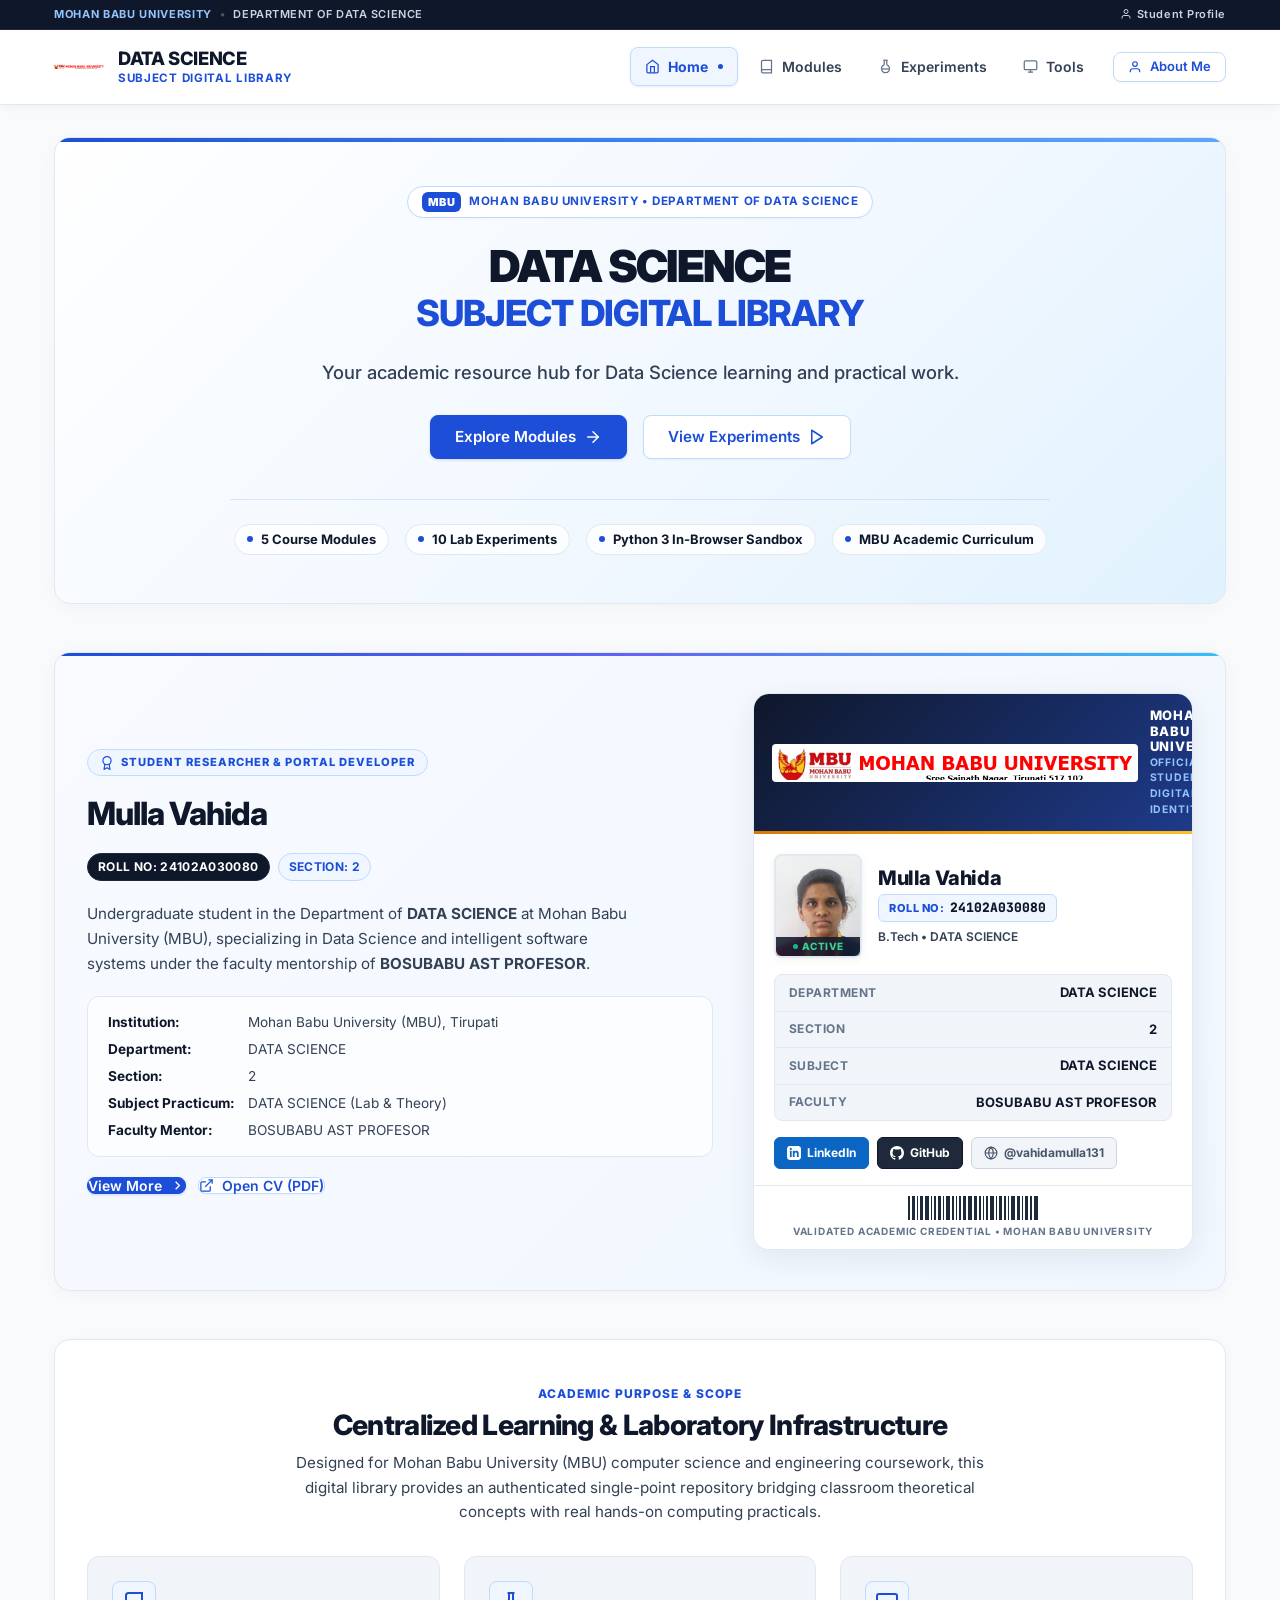
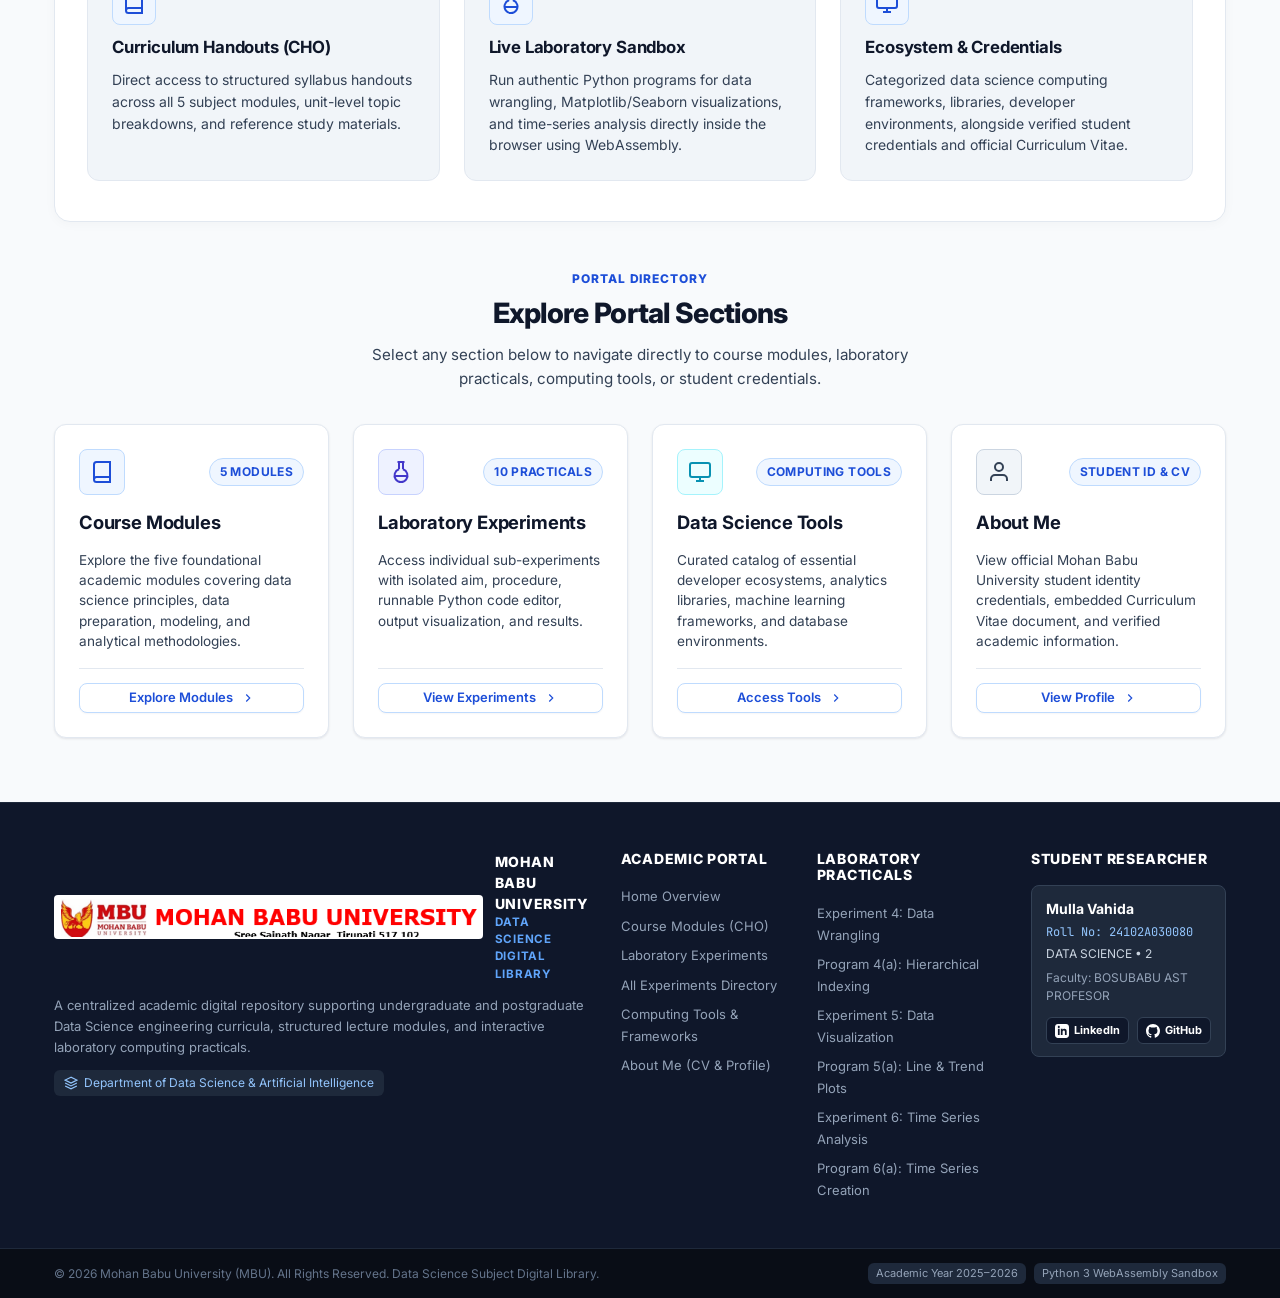
==== index.html @ c63b317d "Initial commit" ====
<!DOCTYPE html>
<html lang="en">
<head>
  <base href="/">
  <meta charset="UTF-8">
  <meta name="viewport" content="width=device-width, initial-scale=1.0">
  <meta name="description" content="Centralized academic digital library for the Data Science subject and laboratory at Mohan Babu University (MBU). Access course modules, lab experiments, practical procedures, and tools.">
  <meta name="theme-color" content="#0f172a">
  <title>DATA SCIENCE SUBJECT DIGITAL LIBRARY</title>
  <link rel="icon" href="data:image/svg+xml,<svg xmlns=%22http://www.w3.org/2000/svg%22 viewBox=%220 0 100 100%22><rect width=%22100%22 height=%22100%22 rx=%2220%22 fill=%22%230f172a%22/><text y=%2265%22 x=%2250%22 text-anchor=%22middle%22 font-family=%22sans-serif%22 font-size=%2250%22 font-weight=%22bold%22 fill=%22%2338bdf8%22>DS</text></svg>">

  <!-- Google Fonts: Inter -->
  <link rel="preconnect" href="https://fonts.googleapis.com">
  <link rel="preconnect" href="https://fonts.gstatic.com" crossorigin>
  <link href="https://fonts.googleapis.com/css2?family=Inter:wght@400;500;600;700&family=JetBrains+Mono:wght@400;600&display=swap" rel="stylesheet">

  <!-- Design System & Stylesheets -->
  <link rel="stylesheet" href="css/design-tokens.css">
  <link rel="stylesheet" href="css/base.css">
  <link rel="stylesheet" href="css/components.css">
  <link rel="stylesheet" href="css/pages.css">
</head>
<body>
  <!-- Root Single Page Application Mount -->
  <div id="app">
    <!-- Common Header & Navbar Mount Point -->
    <div id="header-mount"></div>

    <!-- Main Content Route Mount Point -->
    <main id="main-content" role="main"></main>

    <!-- Common Footer Mount Point -->
    <div id="footer-mount"></div>
  </div>

  <!-- Application Bootstrap -->
  <script type="module" src="js/app.js"></script>
</body>
</html>
---- css/design-tokens.css ----
/* ==========================================================================
   DESIGN TOKENS - DATA SCIENCE SUBJECT DIGITAL LIBRARY
   Mohan Babu University (MBU)
   Academic, Professional & Clean University Design System
   ========================================================================== */

:root {
  /* Color Palette - Clean Academic & Data Science Portal */
  --color-primary: #0f172a;            /* Deep Academic Slate / Charcoal Navy */
  --color-primary-light: #1e293b;
  --color-primary-dark: #020617;
  
  --color-brand-blue: #1d4ed8;         /* Professional Academic Blue */
  --color-brand-blue-hover: #1e40af;   /* Deep Blue Hover */
  --color-brand-blue-light: #eff6ff;   /* Soft Ice Blue Accent */
  --color-brand-blue-border: #bfdbfe;  /* Academic Blue Border */
  --color-brand-blue-muted: #3b82f6;

  --color-accent-gold: #b45309;        /* Subtle Institutional Gold Accent */
  --color-accent-gold-light: #fef3c7;

  /* Neutrals & Surfaces - Light & Clean */
  --color-bg-main: #f8fafc;            /* Clean light academic canvas */
  --color-surface-card: #ffffff;       /* Pure white card surface */
  --color-surface-card-hover: #ffffff;
  --color-surface-subtle: #f1f5f9;     /* Soft slate grey surface */
  --color-surface-code: #0f172a;       /* Deep slate for code editor */
  --color-surface-terminal: #090d16;   /* Console background */

  /* Typography Colors - High Contrast & Legibility */
  --color-text-main: #0f172a;          /* Dark charcoal primary text */
  --color-text-secondary: #334155;     /* Dark slate secondary text */
  --color-text-muted: #64748b;         /* Muted guidance text */
  --color-text-inverse: #ffffff;       /* Pure white text */

  /* Borders & Dividers */
  --color-border-subtle: #e2e8f0;      /* Crisp light divider */
  --color-border-medium: #cbd5e1;      /* Noticeable academic border */
  --color-border-strong: #94a3b8;      /* Strong focus border */

  /* Academic Badges & Status */
  --color-badge-bg: #e0f2fe;
  --color-badge-text: #0369a1;
  --color-badge-border: #bae6fd;

  --color-status-success-bg: #ecfdf5;
  --color-status-success-text: #065f46;
  --color-status-success-border: #a7f3d0;

  --color-status-error-bg: #fef2f2;
  --color-status-error-text: #991b1b;
  --color-status-error-border: #fecaca;

  /* Typography System */
  --font-sans: 'Inter', -apple-system, BlinkMacSystemFont, 'Segoe UI', Roboto, 'Helvetica Neue', Arial, sans-serif;
  --font-mono: 'JetBrains Mono', 'Fira Code', Consolas, Monaco, monospace;

  --font-size-xs: 0.75rem;    /* 12px */
  --font-size-sm: 0.875rem;   /* 14px */
  --font-size-base: 1rem;     /* 16px */
  --font-size-lg: 1.125rem;   /* 18px */
  --font-size-xl: 1.25rem;    /* 20px */
  --font-size-2xl: 1.5rem;    /* 24px */
  --font-size-3xl: 1.875rem;  /* 30px */
  --font-size-4xl: 2.25rem;   /* 36px */

  --font-weight-regular: 400;
  --font-weight-medium: 500;
  --font-weight-semibold: 600;
  --font-weight-bold: 700;
  --font-weight-extrabold: 800;

  --line-height-tight: 1.2;
  --line-height-snug: 1.35;
  --line-height-normal: 1.5;
  --line-height-relaxed: 1.625;

  /* Spacing Scale */
  --space-1: 0.25rem;  /* 4px */
  --space-2: 0.5rem;   /* 8px */
  --space-3: 0.75rem;  /* 12px */
  --space-4: 1rem;     /* 16px */
  --space-5: 1.25rem;  /* 20px */
  --space-6: 1.5rem;   /* 24px */
  --space-8: 2rem;     /* 32px */
  --space-10: 2.5rem;  /* 40px */
  --space-12: 3rem;    /* 48px */
  --space-16: 4rem;    /* 64px */

  /* Border Radius */
  --radius-xs: 3px;
  --radius-sm: 6px;
  --radius-md: 8px;
  --radius-lg: 12px;
  --radius-xl: 16px;
  --radius-full: 9999px;

  /* Professional Academic Shadows (Subtle, Crisp, Non-Blotchy) */
  --shadow-xs: 0 1px 2px rgba(15, 23, 42, 0.04);
  --shadow-sm: 0 1px 3px rgba(15, 23, 42, 0.06), 0 1px 2px rgba(15, 23, 42, 0.04);
  --shadow-md: 0 4px 6px -1px rgba(15, 23, 42, 0.06), 0 2px 4px -2px rgba(15, 23, 42, 0.04);
  --shadow-lg: 0 10px 15px -3px rgba(15, 23, 42, 0.06), 0 4px 6px -4px rgba(15, 23, 42, 0.03);
  --shadow-card-hover: 0 8px 16px -2px rgba(29, 78, 216, 0.08), 0 3px 6px -2px rgba(15, 23, 42, 0.04);

  /* Transitions */
  --transition-fast: 150ms cubic-bezier(0.4, 0, 0.2, 1);
  --transition-normal: 200ms cubic-bezier(0.4, 0, 0.2, 1);

  /* Layout Container */
  --container-max-width: 1220px;
}
---- css/base.css ----
/* ==========================================================================
   BASE & RESET STYLES - DATA SCIENCE SUBJECT DIGITAL LIBRARY
   Academic & Professional Digital Library Foundation
   ========================================================================== */

*, *::before, *::after {
  box-sizing: border-box;
  margin: 0;
  padding: 0;
}

html {
  font-size: 16px;
  scroll-behavior: smooth;
  -webkit-font-smoothing: antialiased;
  -moz-osx-font-smoothing: grayscale;
}

body {
  font-family: var(--font-sans);
  color: var(--color-text-main);
  background-color: var(--color-bg-main);
  line-height: var(--line-height-normal);
  min-height: 100vh;
  display: flex;
  flex-direction: column;
}

#app {
  display: flex;
  flex-direction: column;
  min-height: 100vh;
  background-color: var(--color-bg-main);
}

main#main-content {
  flex: 1;
  padding-top: var(--space-8);
  padding-bottom: var(--space-16);
}

.container {
  width: 100%;
  max-width: var(--container-max-width);
  margin-left: auto;
  margin-right: auto;
  padding-left: var(--space-6);
  padding-right: var(--space-6);
}

/* Typography Defaults */
h1, h2, h3, h4, h5, h6 {
  color: var(--color-text-main);
  font-weight: var(--font-weight-bold);
  line-height: var(--line-height-tight);
}

h1 {
  font-size: var(--font-size-3xl);
  letter-spacing: -0.025em;
}

h2 {
  font-size: var(--font-size-2xl);
  letter-spacing: -0.02em;
}

h3 {
  font-size: var(--font-size-xl);
  letter-spacing: -0.01em;
}

p {
  color: var(--color-text-secondary);
  line-height: var(--line-height-relaxed);
}

a {
  color: var(--color-brand-blue);
  text-decoration: none;
  transition: color var(--transition-fast);
}

a:hover {
  color: var(--color-brand-blue-hover);
}

/* Accessibility Focus Ring */
:focus-visible {
  outline: 2px solid var(--color-brand-blue);
  outline-offset: 2px;
}

/* Utility Helpers */
.text-center { text-align: center; }
.text-muted { color: var(--color-text-muted); }
.text-sm { font-size: var(--font-size-sm); }
.text-xs { font-size: var(--font-size-xs); }
.font-mono { font-family: var(--font-mono); }

.sr-only {
  position: absolute;
  width: 1px;
  height: 1px;
  padding: 0;
  margin: -1px;
  overflow: hidden;
  clip: rect(0, 0, 0, 0);
  white-space: nowrap;
  border: 0;
}
---- css/components.css ----
/* ==========================================================================
   REUSABLE COMPONENTS - DATA SCIENCE SUBJECT DIGITAL LIBRARY
   Mohan Babu University (MBU)
   Academic, Modern & Professional Component System
   ========================================================================== */

/* --------------------------------------------------------------------------
   1. INSTITUTIONAL HEADER & NAVBAR
   -------------------------------------------------------------------------- */
.site-header {
  background-color: var(--color-surface-card);
  border-bottom: 1px solid var(--color-border-subtle);
  position: sticky;
  top: 0;
  z-index: 100;
  box-shadow: 0 2px 10px rgba(15, 23, 42, 0.04);
}

/* Institutional Top Accent Ribbon */
.header-top-ribbon {
  background-color: #0f172a;
  color: #f8fafc;
  font-size: 0.6875rem;
  letter-spacing: 0.05em;
  border-bottom: 1px solid #1e293b;
  padding: 6px 0;
}

.ribbon-inner {
  display: flex;
  align-items: center;
  justify-content: space-between;
}

.ribbon-left {
  display: flex;
  align-items: center;
  gap: 8px;
  font-weight: 700;
}

.ribbon-univ-name {
  color: #93c5fd;
  letter-spacing: 0.06em;
}

.ribbon-sep {
  color: #475569;
}

.ribbon-dept {
  color: #cbd5e1;
  font-weight: 600;
}

.ribbon-right {
  display: flex;
  align-items: center;
}

.ribbon-link {
  display: inline-flex;
  align-items: center;
  gap: 5px;
  color: #cbd5e1;
  text-decoration: none;
  font-weight: 600;
  font-size: 0.6875rem;
  transition: color var(--transition-fast);
}

.ribbon-link:hover,
.ribbon-link.active {
  color: #60a5fa;
}

/* Main Navigation Bar Container */
.header-container {
  display: flex;
  align-items: center;
  justify-content: space-between;
  height: 74px;
  gap: var(--space-4);
}

/* Brand Section on the LEFT */
.brand-section {
  display: flex;
  align-items: center;
  gap: 14px;
  text-decoration: none;
  min-width: 0;
}

.mbu-logo-container {
  display: flex;
  align-items: center;
  justify-content: center;
  height: 50px;
  width: 50px;
  min-width: 50px;
  flex-shrink: 0;
  border-radius: var(--radius-sm);
  background: transparent;
}

.mbu-header-logo {
  height: 100%;
  max-height: 48px;
  width: auto;
  max-width: 100%;
  object-fit: contain;
  display: block;
}

.brand-text {
  display: flex;
  flex-direction: column;
  justify-content: center;
}

.brand-title-lead {
  font-size: 1.15rem;
  font-weight: 800;
  color: var(--color-primary);
  line-height: 1.15;
  letter-spacing: -0.02em;
}

.brand-title-sub {
  font-size: 0.725rem;
  font-weight: 700;
  color: var(--color-brand-blue);
  line-height: 1.25;
  letter-spacing: 0.06em;
  text-transform: uppercase;
  margin-top: 2px;
}

/* Desktop Navigation on the RIGHT */
.main-nav {
  display: flex;
  align-items: center;
}

.nav-list {
  display: flex;
  list-style: none;
  align-items: center;
  gap: 6px;
}

.nav-item {
  position: relative;
}

.nav-link {
  display: inline-flex;
  align-items: center;
  gap: 8px;
  padding: 8px 14px;
  font-size: 0.875rem;
  font-weight: 600;
  color: var(--color-text-secondary);
  border-radius: var(--radius-md);
  transition: all var(--transition-fast);
  text-decoration: none;
  border: 1px solid transparent;
}

.nav-link-icon {
  display: inline-flex;
  align-items: center;
  color: var(--color-text-muted);
  transition: color var(--transition-fast);
}

.nav-link:hover {
  color: var(--color-brand-blue);
  background-color: var(--color-brand-blue-light);
  border-color: var(--color-brand-blue-border);
}

.nav-link:hover .nav-link-icon {
  color: var(--color-brand-blue);
}

.nav-link.active {
  color: var(--color-brand-blue);
  background-color: var(--color-brand-blue-light);
  border-color: var(--color-brand-blue-border);
  box-shadow: 0 1px 3px rgba(29, 78, 216, 0.1);
  font-weight: 700;
}

.nav-link.active .nav-link-icon {
  color: var(--color-brand-blue);
}

.nav-active-pip {
  width: 5px;
  height: 5px;
  background-color: var(--color-brand-blue);
  border-radius: 50%;
  margin-left: 2px;
}

.nav-about-btn {
  margin-left: 8px;
  display: inline-flex;
  align-items: center;
  gap: 6px;
}

/* Mobile Hamburger Menu */
.mobile-menu-btn {
  display: none;
  background: var(--color-surface-card);
  border: 1px solid var(--color-border-subtle);
  border-radius: var(--radius-md);
  padding: var(--space-2);
  cursor: pointer;
  color: var(--color-text-main);
  align-items: center;
  justify-content: center;
  width: 42px;
  height: 42px;
  transition: all var(--transition-fast);
}

.mobile-menu-btn:hover {
  background-color: var(--color-surface-subtle);
  border-color: var(--color-border-medium);
}

.mobile-nav-drawer {
  display: none;
  position: absolute;
  top: 100%;
  left: 0;
  right: 0;
  background-color: var(--color-surface-card);
  border-bottom: 1px solid var(--color-border-subtle);
  box-shadow: var(--shadow-lg);
  padding: var(--space-4) var(--space-6);
  z-index: 99;
}

.mobile-nav-drawer.open {
  display: block;
}

.mobile-nav-list {
  display: flex;
  flex-direction: column;
  list-style: none;
  gap: var(--space-2);
}

.mobile-nav-list .nav-link {
  width: 100%;
  padding: 10px 14px;
}

/* --------------------------------------------------------------------------
   2. BUTTON SYSTEM (Consistent Academic Standard)
   -------------------------------------------------------------------------- */
.btn {
  display: inline-flex;
  align-items: center;
  justify-content: center;
  gap: 8px;
  font-family: var(--font-sans);
  font-size: 0.875rem;
  font-weight: 600;
  line-height: 1;
  border-radius: var(--radius-md);
  border: 1px solid transparent;
  cursor: pointer;
  text-decoration: none;
  transition: all var(--transition-fast);
  white-space: nowrap;
}

.btn:focus-visible {
  outline: 2px solid var(--color-brand-blue);
  outline-offset: 2px;
}

/* Primary Button (Academic Blue) */
.btn-primary {
  background-color: var(--color-brand-blue);
  color: #ffffff;
  border-color: var(--color-brand-blue);
  box-shadow: 0 1px 3px rgba(29, 78, 216, 0.2);
}

.btn-primary:hover {
  background-color: var(--color-brand-blue-hover);
  border-color: var(--color-brand-blue-hover);
  color: #ffffff;
  box-shadow: 0 4px 12px rgba(29, 78, 216, 0.25);
  transform: translateY(-1px);
}

.btn-primary:active {
  transform: translateY(0);
}

/* Secondary & Outline Button */
.btn-secondary,
.btn-outline {
  background-color: #ffffff;
  color: var(--color-brand-blue);
  border-color: var(--color-brand-blue-border);
  box-shadow: 0 1px 2px rgba(15, 23, 42, 0.04);
}

.btn-secondary:hover,
.btn-outline:hover {
  background-color: var(--color-brand-blue-light);
  border-color: var(--color-brand-blue);
  color: var(--color-brand-blue-hover);
  transform: translateY(-1px);
}

.btn-secondary:active,
.btn-outline:active {
  transform: translateY(0);
}

/* Button Sizes */
.btn-xs {
  padding: 5px 10px;
  font-size: 0.75rem;
  border-radius: var(--radius-sm);
}

.btn-sm {
  padding: 7px 14px;
  font-size: 0.8125rem;
}

.btn-md {
  padding: 9px 18px;
  font-size: 0.875rem;
}

.btn-lg {
  padding: 12px 24px;
  font-size: 1rem;
  border-radius: var(--radius-lg);
}

.btn:disabled {
  opacity: 0.6;
  cursor: not-allowed;
  transform: none !important;
}

/* --------------------------------------------------------------------------
   3. CARD SYSTEM
   -------------------------------------------------------------------------- */
.card {
  background-color: var(--color-surface-card);
  border: 1px solid var(--color-border-subtle);
  border-radius: var(--radius-lg);
  box-shadow: var(--shadow-sm);
  transition: border-color var(--transition-fast), box-shadow var(--transition-fast), transform var(--transition-fast);
}

.card:hover {
  border-color: var(--color-brand-blue-border);
  box-shadow: 0 10px 24px -4px rgba(15, 23, 42, 0.08);
}

/* Academic Badges */
.badge {
  display: inline-flex;
  align-items: center;
  gap: 6px;
  padding: 4px 10px;
  font-size: 0.75rem;
  font-weight: 700;
  border-radius: var(--radius-full);
  letter-spacing: 0.03em;
  text-transform: uppercase;
}

.badge-primary {
  background-color: #0f172a;
  color: #ffffff;
  border: 1px solid #1e293b;
}

.badge-academic {
  background-color: var(--color-brand-blue-light);
  color: var(--color-brand-blue);
  border: 1px solid var(--color-brand-blue-border);
}

.badge-future {
  background-color: var(--color-surface-subtle);
  color: var(--color-text-muted);
  border: 1px solid var(--color-border-subtle);
}

.badge-accent {
  background-color: #fef3c7;
  color: #b45309;
  border: 1px solid #fde68a;
}

/* --------------------------------------------------------------------------
   4. DIGITAL STUDENT ID CARD COMPONENT
   -------------------------------------------------------------------------- */
.digital-id-card {
  background-color: #ffffff;
  border: 1px solid var(--color-border-subtle);
  border-radius: var(--radius-xl);
  box-shadow: 0 8px 30px rgba(15, 23, 42, 0.08);
  overflow: hidden;
  max-width: 440px;
  width: 100%;
  margin: 0 auto;
  position: relative;
  transition: transform var(--transition-normal), box-shadow var(--transition-normal);
}

.digital-id-card:hover {
  transform: translateY(-2px);
  box-shadow: 0 16px 40px rgba(15, 23, 42, 0.12);
  border-color: var(--color-brand-blue-border);
}

/* ID Card Top Header */
.id-card-top-bar {
  background: linear-gradient(135deg, #0f172a 0%, #1e3a8a 100%);
  color: #ffffff;
  padding: 14px 18px;
  display: flex;
  align-items: center;
  justify-content: space-between;
}

.id-univ-header-left {
  display: flex;
  align-items: center;
  gap: 12px;
}

.id-card-mbu-crest {
  height: 38px;
  width: auto;
  object-fit: contain;
  background-color: #ffffff;
  border-radius: 4px;
  padding: 2px 4px;
}

.id-univ-info {
  display: flex;
  flex-direction: column;
}

.id-univ-title {
  font-size: 0.8125rem;
  font-weight: 800;
  letter-spacing: 0.06em;
  color: #ffffff;
  line-height: 1.2;
}

.id-card-subtitle {
  font-size: 0.65rem;
  font-weight: 700;
  color: #93c5fd;
  letter-spacing: 0.08em;
  text-transform: uppercase;
}

.id-chip-emblem {
  display: flex;
  align-items: center;
}

.id-gold-divider {
  height: 3px;
  background: linear-gradient(90deg, #d97706 0%, #f59e0b 50%, #fbbf24 100%);
}

/* ID Card Content Body */
.id-card-content {
  padding: 20px 20px 16px;
  display: flex;
  flex-direction: column;
  gap: 16px;
}

.id-profile-row {
  display: flex;
  align-items: center;
  gap: 16px;
}

.id-photo-frame {
  width: 88px;
  height: 104px;
  min-width: 88px;
  border-radius: var(--radius-md);
  border: 2px solid var(--color-border-subtle);
  overflow: hidden;
  background-color: var(--color-surface-subtle);
  box-shadow: 0 2px 8px rgba(0, 0, 0, 0.06);
  position: relative;
}

.id-student-photo {
  width: 100%;
  height: 100%;
  object-fit: cover;
  display: block;
}

.id-photo-badge {
  position: absolute;
  bottom: 0;
  left: 0;
  right: 0;
  background-color: rgba(15, 23, 42, 0.85);
  backdrop-filter: blur(2px);
  color: #34d399;
  font-size: 0.625rem;
  font-weight: 800;
  letter-spacing: 0.05em;
  display: flex;
  align-items: center;
  justify-content: center;
  gap: 4px;
  padding: 2px 0;
}

.id-badge-dot {
  width: 5px;
  height: 5px;
  background-color: #10b981;
  border-radius: 50%;
}

.id-primary-block {
  display: flex;
  flex-direction: column;
  gap: 4px;
  flex: 1;
}

.id-name-field {
  font-size: 1.25rem;
  font-weight: 800;
  color: var(--color-primary);
  letter-spacing: -0.02em;
  margin: 0;
  line-height: 1.2;
}

.id-roll-field {
  display: inline-flex;
  align-items: center;
  gap: 6px;
  background-color: var(--color-brand-blue-light);
  border: 1px solid var(--color-brand-blue-border);
  padding: 3px 10px;
  border-radius: var(--radius-sm);
  width: fit-content;
}

.id-field-tag {
  font-size: 0.6875rem;
  font-weight: 800;
  color: var(--color-brand-blue);
  letter-spacing: 0.05em;
}

.id-roll-value {
  font-family: var(--font-mono);
  font-size: 0.8125rem;
  font-weight: 800;
  color: var(--color-primary);
}

.id-program-tag {
  font-size: 0.75rem;
  color: var(--color-text-secondary);
  font-weight: 600;
  margin-top: 2px;
}

/* Credentials Table */
.id-details-table {
  display: grid;
  grid-template-columns: 1fr;
  background-color: var(--color-surface-subtle);
  border: 1px solid var(--color-border-subtle);
  border-radius: var(--radius-md);
  overflow: hidden;
}

.id-detail-row {
  display: flex;
  justify-content: space-between;
  align-items: center;
  padding: 8px 14px;
  border-bottom: 1px solid var(--color-border-subtle);
}

.id-detail-row:last-child {
  border-bottom: none;
}

.id-detail-label {
  font-size: 0.75rem;
  font-weight: 700;
  color: var(--color-text-muted);
  text-transform: uppercase;
  letter-spacing: 0.04em;
}

.id-detail-value {
  font-size: 0.8125rem;
  font-weight: 700;
  color: var(--color-primary);
  text-align: right;
}

/* Social Buttons */
.id-social-section {
  display: flex;
  align-items: center;
  gap: 8px;
  flex-wrap: wrap;
}

.id-social-badge {
  display: inline-flex;
  align-items: center;
  gap: 6px;
  padding: 6px 12px;
  border-radius: var(--radius-sm);
  font-size: 0.75rem;
  font-weight: 700;
  text-decoration: none;
  transition: all var(--transition-fast);
}

.id-social-linkedin {
  background-color: #0a66c2;
  color: #ffffff;
  border: 1px solid #0a66c2;
}

.id-social-linkedin:hover {
  background-color: #004182;
  color: #ffffff;
}

.id-social-github {
  background-color: #1e293b;
  color: #ffffff;
  border: 1px solid #0f172a;
}

.id-social-github:hover {
  background-color: #0f172a;
  color: #ffffff;
}

.id-social-handle {
  background-color: #f1f5f9;
  color: #475569;
  border: 1px solid #cbd5e1;
}

/* Barcode Strip */
.id-barcode-strip {
  border-top: 1px solid var(--color-border-subtle);
  background-color: #ffffff;
  padding: 10px 18px;
  display: flex;
  flex-direction: column;
  gap: 4px;
  align-items: center;
}

.id-barcode-lines {
  display: flex;
  align-items: center;
  gap: 2px;
  height: 24px;
  width: 100%;
  justify-content: center;
}

.id-barcode-lines span {
  display: inline-block;
  background-color: #1e293b;
  height: 100%;
  width: 2px;
}

.id-barcode-lines span:nth-child(2n) {
  width: 3px;
}

.id-barcode-lines span:nth-child(3n) {
  width: 1px;
}

.id-barcode-lines span:nth-child(5n) {
  width: 4px;
}

.id-auth-caption {
  font-size: 0.625rem;
  font-weight: 700;
  letter-spacing: 0.08em;
  color: #64748b;
  text-transform: uppercase;
}

/* --------------------------------------------------------------------------
   5. CV DOCUMENT COMPONENT
   -------------------------------------------------------------------------- */
.cv-document-wrapper {
  background-color: #ffffff;
  border: 1px solid var(--color-border-subtle);
  border-radius: var(--radius-lg);
  box-shadow: var(--shadow-sm);
  display: flex;
  flex-direction: column;
  overflow: hidden;
  height: 680px;
}

.cv-action-bar {
  background-color: var(--color-surface-subtle);
  border-bottom: 1px solid var(--color-border-subtle);
  padding: 14px 18px;
  display: flex;
  align-items: center;
  justify-content: space-between;
  gap: 12px;
}

.cv-title-info {
  display: flex;
  flex-direction: column;
}

.cv-document-title {
  font-size: 0.95rem;
  font-weight: 700;
  color: var(--color-primary);
  margin: 0;
}

.cv-file-meta {
  font-size: 0.75rem;
  color: var(--color-text-muted);
}

.cv-buttons-group {
  display: flex;
  align-items: center;
  gap: 8px;
}

.cv-viewer-container {
  flex: 1;
  width: 100%;
  background-color: #334155;
  overflow: hidden;
}

.cv-pdf-frame {
  width: 100%;
  height: 100%;
  border: none;
  display: block;
}

/* --------------------------------------------------------------------------
   6. MODULE CARD COMPONENT
   -------------------------------------------------------------------------- */
.module-card {
  padding: 24px;
  display: flex;
  flex-direction: column;
  justify-content: space-between;
  gap: 16px;
  border-radius: var(--radius-lg);
}

.module-card-top-row {
  display: flex;
  align-items: center;
  justify-content: space-between;
}

.module-number-badge {
  font-size: 0.75rem;
  font-weight: 800;
  letter-spacing: 0.06em;
  color: var(--color-brand-blue);
  background-color: var(--color-brand-blue-light);
  padding: 4px 10px;
  border-radius: var(--radius-sm);
  border: 1px solid var(--color-brand-blue-border);
}

.module-title-text {
  font-size: 1.15rem;
  font-weight: 700;
  color: var(--color-primary);
  line-height: 1.35;
  margin: 0 0 8px 0;
}

.module-desc-snippet {
  font-size: 0.875rem;
  color: var(--color-text-secondary);
  line-height: 1.5;
  margin: 0 0 14px 0;
}

.module-pills-row {
  display: flex;
  align-items: center;
  gap: 8px;
  flex-wrap: wrap;
}

.module-mini-pill {
  display: inline-flex;
  align-items: center;
  gap: 5px;
  font-size: 0.75rem;
  font-weight: 600;
  color: var(--color-text-muted);
  background-color: var(--color-surface-subtle);
  border: 1px solid var(--color-border-subtle);
  padding: 3px 8px;
  border-radius: var(--radius-sm);
}

.module-mini-pill svg {
  color: var(--color-brand-blue);
}

.module-card-footer {
  border-top: 1px solid var(--color-border-subtle);
  padding-top: 16px;
}

.view-module-btn {
  width: 100%;
}

/* --------------------------------------------------------------------------
   7. EXPERIMENT CARD COMPONENT
   -------------------------------------------------------------------------- */
.experiment-card {
  padding: 24px;
  display: flex;
  flex-direction: column;
  justify-content: space-between;
  gap: 16px;
  border-radius: var(--radius-lg);
}

.experiment-card-header {
  display: flex;
  align-items: center;
  justify-content: space-between;
}

.experiment-number-badge {
  font-size: 0.75rem;
  font-weight: 800;
  letter-spacing: 0.05em;
  text-transform: uppercase;
  color: var(--color-brand-blue);
  background-color: var(--color-brand-blue-light);
  padding: 4px 10px;
  border-radius: var(--radius-sm);
  border: 1px solid var(--color-brand-blue-border);
}

.experiment-card-title {
  font-size: 1.05rem;
  font-weight: 700;
  color: var(--color-primary);
  line-height: 1.35;
  margin: 0 0 6px 0;
}

.experiment-card-aim-snippet {
  font-size: 0.8125rem;
  color: var(--color-text-secondary);
  line-height: 1.5;
  margin: 0;
}

.card-subexp-container {
  margin-top: 12px;
  border-top: 1px solid var(--color-border-subtle);
  padding-top: 10px;
}

.subexp-strip-label {
  display: block;
  font-size: 0.6875rem;
  font-weight: 800;
  letter-spacing: 0.06em;
  color: var(--color-text-muted);
  text-transform: uppercase;
  margin-bottom: 6px;
}

.card-subexp-chips {
  display: flex;
  align-items: center;
  gap: 6px;
  flex-wrap: wrap;
}

.subexp-chip-link {
  display: inline-flex;
  align-items: center;
  padding: 4px 9px;
  background-color: var(--color-surface-subtle);
  border: 1px solid var(--color-border-subtle);
  border-radius: var(--radius-sm);
  font-size: 0.75rem;
  font-weight: 800;
  color: var(--color-brand-blue);
  text-decoration: none;
  transition: all var(--transition-fast);
}

.subexp-chip-link:hover {
  background-color: var(--color-brand-blue-light);
  border-color: var(--color-brand-blue);
  transform: translateY(-1px);
}

.experiment-card-footer {
  border-top: 1px solid var(--color-border-subtle);
  padding-top: 14px;
}

.view-exp-btn {
  width: 100%;
}

/* --------------------------------------------------------------------------
   8. CODE EDITOR & CONSOLE
   -------------------------------------------------------------------------- */
.code-editor-workbench {
  border: 1px solid var(--color-border-subtle);
  border-radius: var(--radius-lg);
  overflow: hidden;
  box-shadow: 0 4px 20px rgba(15, 23, 42, 0.06);
  background-color: var(--color-surface-card);
}

.editor-toolbar {
  background-color: #0f172a;
  border-bottom: 1px solid #1e293b;
  padding: 10px 18px;
  display: flex;
  align-items: center;
  justify-content: space-between;
}

.editor-file-info {
  display: flex;
  align-items: center;
  gap: 8px;
}

.editor-file-badge {
  background-color: #2563eb;
  color: #ffffff;
  font-size: 0.6875rem;
  font-weight: 700;
  padding: 2px 8px;
  border-radius: var(--radius-sm);
  text-transform: uppercase;
}

.editor-file-name {
  color: #94a3b8;
  font-family: var(--font-mono);
  font-size: 0.8125rem;
}

.editor-actions-group {
  display: flex;
  align-items: center;
  gap: 8px;
}

.editor-canvas {
  display: flex;
  min-height: 280px;
  max-height: 520px;
  background-color: #090d16;
}

.editor-line-numbers {
  width: 52px;
  min-width: 52px;
  background-color: #0b1120;
  border-right: 1px solid #1e293b;
  padding: 14px 6px;
  display: flex;
  flex-direction: column;
  text-align: right;
  user-select: none;
  font-family: var(--font-mono);
  font-size: 0.8125rem;
  line-height: 1.6;
  color: #475569;
  overflow: hidden;
}

.editor-textarea {
  flex: 1;
  background-color: transparent;
  color: #f8fafc;
  border: none;
  resize: vertical;
  padding: 14px 16px;
  font-family: var(--font-mono);
  font-size: 0.8125rem;
  line-height: 1.6;
  outline: none;
  white-space: pre;
  overflow-x: auto;
  tab-size: 4;
}

.output-console-box {
  background-color: #0b0f19;
  border-top: 1px solid #1e293b;
}

.output-console-header {
  background-color: #0f172a;
  border-bottom: 1px solid #1e293b;
  padding: 8px 16px;
  display: flex;
  align-items: center;
  justify-content: space-between;
}

.output-header-left {
  display: flex;
  align-items: center;
  gap: 10px;
}

.output-console-title {
  font-size: 0.6875rem;
  font-weight: 800;
  letter-spacing: 0.08em;
  color: #94a3b8;
  text-transform: uppercase;
}

.output-status-indicator {
  font-size: 0.6875rem;
  font-weight: 700;
  padding: 2px 8px;
  border-radius: var(--radius-sm);
  background-color: #1e293b;
  color: #94a3b8;
}

.output-status-indicator.ready {
  background-color: rgba(16, 185, 129, 0.2);
  color: #34d399;
  border: 1px solid rgba(16, 185, 129, 0.3);
}

.output-status-indicator.error {
  background-color: rgba(239, 68, 68, 0.2);
  color: #f87171;
  border: 1px solid rgba(239, 68, 68, 0.3);
}

.output-status-indicator.running {
  background-color: rgba(59, 130, 246, 0.2);
  color: #60a5fa;
  border: 1px solid rgba(59, 130, 246, 0.3);
}

.btn-console-clear {
  background: none;
  border: none;
  color: #64748b;
  font-size: 0.75rem;
  cursor: pointer;
  padding: 2px 6px;
  border-radius: var(--radius-sm);
  transition: color var(--transition-fast);
}

.btn-console-clear:hover {
  color: #cbd5e1;
}

.output-console-body {
  padding: 16px;
  min-height: 120px;
  max-height: 480px;
  overflow-y: auto;
  font-family: var(--font-mono);
  font-size: 0.8125rem;
  line-height: 1.55;
  color: #e2e8f0;
}

.output-placeholder-text {
  color: #64748b;
  font-style: italic;
  font-size: 0.8125rem;
}

.output-loading-text {
  color: #60a5fa;
  display: flex;
  align-items: center;
  gap: 8px;
}

.spinner-dot {
  width: 8px;
  height: 8px;
  background-color: #60a5fa;
  border-radius: 50%;
  animation: pulseDot 1s infinite alternate;
}

@keyframes pulseDot {
  from { opacity: 0.3; transform: scale(0.8); }
  to { opacity: 1; transform: scale(1.2); }
}

.output-stdout-text {
  color: #e2e8f0;
  white-space: pre-wrap;
  margin: 0 0 10px 0;
}

/* --------------------------------------------------------------------------
   9. MODAL COMPONENT
   -------------------------------------------------------------------------- */
.modal-overlay {
  position: fixed;
  inset: 0;
  background-color: rgba(15, 23, 42, 0.65);
  backdrop-filter: blur(3px);
  display: flex;
  align-items: center;
  justify-content: center;
  padding: var(--space-4);
  z-index: 200;
  opacity: 0;
  visibility: hidden;
  transition: all var(--transition-normal);
}

.modal-overlay.open {
  opacity: 1;
  visibility: visible;
}

.modal-container {
  background-color: var(--color-surface-card);
  border: 1px solid var(--color-border-subtle);
  border-radius: var(--radius-xl);
  box-shadow: 0 20px 40px rgba(15, 23, 42, 0.2);
  width: 100%;
  max-width: 620px;
  max-height: 90vh;
  overflow-y: auto;
  transform: translateY(12px);
  transition: transform var(--transition-normal);
}

.modal-overlay.open .modal-container {
  transform: translateY(0);
}

.modal-header {
  padding: 18px 24px;
  border-bottom: 1px solid var(--color-border-subtle);
  display: flex;
  align-items: center;
  justify-content: space-between;
}

.modal-title {
  font-size: 1.15rem;
  font-weight: 700;
  color: var(--color-primary);
  margin: 0;
}

.modal-close-btn {
  background: none;
  border: none;
  color: var(--color-text-muted);
  font-size: 1.5rem;
  line-height: 1;
  cursor: pointer;
  padding: 4px;
  border-radius: var(--radius-sm);
  transition: color var(--transition-fast);
}

.modal-close-btn:hover {
  color: var(--color-text-main);
}

.modal-body {
  padding: 24px;
}

/* --------------------------------------------------------------------------
   10. SITE FOOTER (4-Column Academic Architecture)
   -------------------------------------------------------------------------- */
.site-footer {
  background-color: #0f172a;
  color: #cbd5e1;
  border-top: 1px solid #1e293b;
  margin-top: auto;
  font-size: 0.875rem;
}

.footer-main-container {
  padding-top: var(--space-12);
  padding-bottom: var(--space-12);
}

.footer-grid {
  display: grid;
  grid-template-columns: 1.4fr 0.9fr 1fr 1fr;
  gap: var(--space-8);
}

.footer-col {
  display: flex;
  flex-direction: column;
  gap: 12px;
}

.footer-brand-header {
  display: flex;
  align-items: center;
  gap: 12px;
}

.footer-univ-logo {
  height: 44px;
  width: auto;
  object-fit: contain;
  background-color: #ffffff;
  border-radius: 4px;
  padding: 2px 4px;
}

.footer-brand-titles {
  display: flex;
  flex-direction: column;
}

.footer-brand-univ {
  font-size: 0.875rem;
  font-weight: 800;
  color: #ffffff;
  letter-spacing: 0.05em;
}

.footer-brand-portal {
  font-size: 0.725rem;
  font-weight: 700;
  color: #60a5fa;
  letter-spacing: 0.06em;
  text-transform: uppercase;
}

.footer-desc {
  font-size: 0.8125rem;
  line-height: 1.6;
  color: #94a3b8;
  margin: 0;
}

.footer-dept-badge {
  display: inline-flex;
  align-items: center;
  gap: 6px;
  font-size: 0.75rem;
  color: #93c5fd;
  background-color: #1e293b;
  padding: 4px 10px;
  border-radius: var(--radius-sm);
  width: fit-content;
}

.footer-heading {
  font-size: 0.875rem;
  font-weight: 800;
  color: #ffffff;
  letter-spacing: 0.05em;
  text-transform: uppercase;
  margin: 0 0 6px 0;
  position: relative;
}

.footer-links-list {
  list-style: none;
  display: flex;
  flex-direction: column;
  gap: 8px;
}

.footer-links-list a {
  color: #94a3b8;
  text-decoration: none;
  font-size: 0.8125rem;
  transition: all var(--transition-fast);
}

.footer-links-list a:hover {
  color: #60a5fa;
  transform: translateX(2px);
}

.footer-student-card {
  background-color: #1e293b;
  border: 1px solid #334155;
  border-radius: var(--radius-md);
  padding: 12px 14px;
  display: flex;
  flex-direction: column;
  gap: 4px;
}

.footer-student-name {
  color: #ffffff;
  font-size: 0.875rem;
  font-weight: 700;
}

.footer-student-meta {
  font-family: var(--font-mono);
  font-size: 0.75rem;
  color: #93c5fd;
}

.footer-student-dept {
  font-size: 0.75rem;
  color: #cbd5e1;
}

.footer-faculty-line {
  font-size: 0.75rem;
  color: #94a3b8;
  margin-top: 2px;
}

.footer-social-row {
  display: flex;
  align-items: center;
  gap: 8px;
  margin-top: 8px;
}

.footer-social-btn {
  display: inline-flex;
  align-items: center;
  gap: 5px;
  font-size: 0.6875rem;
  font-weight: 700;
  color: #ffffff;
  background-color: #0f172a;
  border: 1px solid #334155;
  padding: 4px 8px;
  border-radius: var(--radius-sm);
  text-decoration: none;
  transition: all var(--transition-fast);
}

.footer-social-btn:hover {
  background-color: #2563eb;
  border-color: #2563eb;
}

.footer-bottom-strip {
  border-top: 1px solid #1e293b;
  padding: 14px 0;
  background-color: #090d16;
}

.footer-bottom-inner {
  display: flex;
  align-items: center;
  justify-content: space-between;
  flex-wrap: wrap;
  gap: 12px;
}

.footer-copy {
  font-size: 0.75rem;
  color: #64748b;
  margin: 0;
}

.footer-bottom-meta {
  display: flex;
  align-items: center;
  gap: 8px;
}

.footer-meta-pill {
  font-size: 0.6875rem;
  color: #94a3b8;
  background-color: #1e293b;
  padding: 2px 8px;
  border-radius: var(--radius-sm);
}
---- css/pages.css ----
/* ==========================================================================
   PAGE SPECIFIC STYLES - DATA SCIENCE SUBJECT DIGITAL LIBRARY
   Academic & Professional Digital Library Layouts
   ========================================================================== */

/* --------------------------------------------------------------------------
   1. SECTION HEADERS COMMON TO INNER PAGES
   -------------------------------------------------------------------------- */
.section-header-row {
  display: flex;
  align-items: flex-start;
  justify-content: space-between;
  margin-bottom: var(--space-8);
  gap: var(--space-4);
  flex-wrap: wrap;
}

.section-title-wrap {
  display: flex;
  flex-direction: column;
  gap: var(--space-1);
}

.header-pre-badge {
  margin-bottom: var(--space-2);
}

.section-page-title {
  font-size: 2rem;
  font-weight: 800;
  color: var(--color-primary);
  letter-spacing: -0.03em;
  line-height: 1.15;
  margin: 0;
}

.section-subtitle {
  font-size: 0.95rem;
  color: var(--color-text-secondary);
  line-height: 1.5;
  margin: 0;
}

.section-actions {
  display: flex;
  align-items: center;
  gap: 12px;
}

.section-eyebrow {
  font-size: 0.75rem;
  font-weight: 800;
  color: var(--color-brand-blue);
  letter-spacing: 0.08em;
  text-transform: uppercase;
}

.section-title-large {
  font-size: 1.75rem;
  font-weight: 800;
  color: var(--color-primary);
  letter-spacing: -0.025em;
  line-height: 1.25;
  margin: 4px 0 8px 0;
}

.section-desc-lead {
  font-size: 0.95rem;
  color: var(--color-text-secondary);
  line-height: 1.6;
}

/* --------------------------------------------------------------------------
   2. HOME PAGE (MODERN UNIVERSITY HERO, INTRO & NAVIGATION CARDS)
   -------------------------------------------------------------------------- */
.home-page-container {
  width: 100%;
  display: flex;
  flex-direction: column;
  gap: var(--space-12);
}

/* Hero Section */
.home-hero-section {
  background: linear-gradient(135deg, #ffffff 0%, #f0f7ff 60%, #e0f2fe 100%);
  border: 1px solid var(--color-border-subtle);
  border-radius: var(--radius-xl);
  padding: var(--space-12) var(--space-8);
  box-shadow: 0 4px 20px -2px rgba(15, 23, 42, 0.04);
  text-align: center;
  position: relative;
  overflow: hidden;
}

.home-hero-section::before {
  content: '';
  position: absolute;
  top: 0;
  left: 0;
  right: 0;
  height: 4px;
  background: linear-gradient(90deg, #1d4ed8 0%, #3b82f6 50%, #60a5fa 100%);
}

.home-hero-inner {
  max-width: 820px;
  margin: 0 auto;
  display: flex;
  flex-direction: column;
  align-items: center;
  gap: var(--space-4);
}

.hero-institutional-tag {
  display: inline-flex;
  align-items: center;
  gap: 8px;
  background-color: #ffffff;
  border: 1px solid var(--color-brand-blue-border);
  padding: 5px 14px;
  border-radius: var(--radius-full);
  box-shadow: 0 1px 3px rgba(0, 0, 0, 0.03);
}

.hero-tag-crest {
  font-size: 0.6875rem;
  font-weight: 900;
  color: #ffffff;
  background-color: var(--color-brand-blue);
  padding: 2px 6px;
  border-radius: var(--radius-sm);
  letter-spacing: 0.05em;
}

.hero-tag-text {
  font-size: 0.725rem;
  font-weight: 700;
  color: var(--color-brand-blue);
  letter-spacing: 0.05em;
  text-transform: uppercase;
}

.home-hero-main-title {
  display: flex;
  flex-direction: column;
  gap: 4px;
  margin: var(--space-2) 0;
  line-height: 1.1;
}

.hero-title-line-1 {
  font-size: 2.75rem;
  font-weight: 900;
  color: var(--color-primary);
  letter-spacing: -0.035em;
}

.hero-title-line-2 {
  font-size: 2.25rem;
  font-weight: 800;
  color: var(--color-brand-blue);
  letter-spacing: -0.025em;
}

.home-hero-lead-subtitle {
  font-size: 1.15rem;
  font-weight: 500;
  color: var(--color-text-secondary);
  line-height: 1.55;
  max-width: 640px;
  margin: 0;
}

.home-hero-cta-group {
  display: flex;
  align-items: center;
  gap: var(--space-4);
  margin-top: var(--space-3);
  flex-wrap: wrap;
  justify-content: center;
}

.hero-cta-btn {
  padding: 12px 24px;
  font-size: 0.95rem;
  border-radius: var(--radius-md);
}

.home-hero-pills-bar {
  display: flex;
  align-items: center;
  gap: var(--space-4);
  margin-top: var(--space-6);
  flex-wrap: wrap;
  justify-content: center;
  padding-top: var(--space-6);
  border-top: 1px solid rgba(191, 219, 254, 0.6);
  width: 100%;
}

.hero-pill-item {
  display: inline-flex;
  align-items: center;
  gap: 8px;
  font-size: 0.8125rem;
  color: var(--color-text-main);
  background-color: rgba(255, 255, 255, 0.8);
  border: 1px solid var(--color-border-subtle);
  padding: 5px 12px;
  border-radius: var(--radius-full);
}

.pill-dot {
  width: 6px;
  height: 6px;
  background-color: var(--color-brand-blue);
  border-radius: 50%;
}

/* ── HOME: Student Profile / ID Card Feature Section ─────────────────────── */
.home-profile-feature-section {
  background: linear-gradient(135deg, #f8faff 0%, #f0f7ff 100%);
  border: 1px solid var(--color-border-subtle);
  border-radius: var(--radius-xl);
  padding: var(--space-10) var(--space-8);
  box-shadow: 0 2px 16px rgba(15, 23, 42, 0.04);
  position: relative;
  overflow: hidden;
}

.home-profile-feature-section::before {
  content: '';
  position: absolute;
  top: 0;
  left: 0;
  right: 0;
  height: 3px;
  background: linear-gradient(90deg, #1d4ed8 0%, #6366f1 50%, #38bdf8 100%);
}

.home-profile-feature-grid {
  display: grid;
  grid-template-columns: 1fr auto;
  gap: var(--space-10);
  align-items: center;
}

/* Left side: Narrative / info card */
.profile-narrative-card {
  display: flex;
  flex-direction: column;
  gap: var(--space-5);
}

.profile-eyebrow-tag {
  display: inline-flex;
  align-items: center;
  gap: 7px;
  font-size: 0.7rem;
  font-weight: 800;
  color: var(--color-brand-blue);
  letter-spacing: 0.09em;
  text-transform: uppercase;
  background-color: var(--color-brand-blue-light);
  border: 1px solid var(--color-brand-blue-border);
  padding: 4px 12px;
  border-radius: var(--radius-full);
  width: fit-content;
}

.profile-feature-name {
  font-size: 2rem;
  font-weight: 800;
  color: var(--color-primary);
  letter-spacing: -0.03em;
  line-height: 1.15;
  margin: 0;
}

.profile-feature-roll {
  display: flex;
  align-items: center;
  gap: var(--space-2);
  flex-wrap: wrap;
}

.profile-feature-bio {
  font-size: 0.95rem;
  color: var(--color-text-secondary);
  line-height: 1.65;
  margin: 0;
  max-width: 540px;
}

.profile-specs-list {
  display: flex;
  flex-direction: column;
  gap: 8px;
  background-color: rgba(255, 255, 255, 0.7);
  border: 1px solid var(--color-border-subtle);
  border-radius: var(--radius-lg);
  padding: 16px 20px;
}

.profile-spec-item {
  display: flex;
  align-items: baseline;
  gap: 10px;
  font-size: 0.85rem;
  line-height: 1.4;
}

.spec-label {
  font-weight: 700;
  color: var(--color-text-main);
  min-width: 130px;
  flex-shrink: 0;
}

.spec-val {
  color: var(--color-text-secondary);
}

.profile-actions-row {
  display: flex;
  align-items: center;
  gap: var(--space-3);
  flex-wrap: wrap;
}

/* Right side: ID Card display column */
.profile-card-display-col {
  display: flex;
  align-items: center;
  justify-content: center;
  flex-shrink: 0;
}

/* Responsive: stack on tablet */
@media (max-width: 1024px) {
  .home-profile-feature-grid {
    grid-template-columns: 1fr;
  }
  .profile-card-display-col {
    justify-content: flex-start;
  }
}

@media (max-width: 768px) {
  .home-profile-feature-section {
    padding: var(--space-8) var(--space-4);
  }
  .profile-feature-name {
    font-size: 1.6rem;
  }
  .profile-specs-list {
    padding: 12px 16px;
  }
  .spec-label {
    min-width: 100px;
  }
}

/* Introduction Section & 3 Pillars */
.home-intro-section {
  background-color: var(--color-surface-card);
  border: 1px solid var(--color-border-subtle);
  border-radius: var(--radius-xl);
  padding: var(--space-10) var(--space-8);
  box-shadow: 0 2px 12px rgba(15, 23, 42, 0.03);
}

.intro-section-header {
  text-align: center;
  max-width: 720px;
  margin: 0 auto var(--space-8) auto;
}

.intro-pillars-grid {
  display: grid;
  grid-template-columns: repeat(3, 1fr);
  gap: var(--space-6);
}

.intro-pillar-card {
  background-color: var(--color-surface-subtle);
  border: 1px solid var(--color-border-subtle);
  border-radius: var(--radius-lg);
  padding: 24px;
  display: flex;
  flex-direction: column;
  gap: 12px;
  transition: transform var(--transition-fast), border-color var(--transition-fast);
}

.intro-pillar-card:hover {
  transform: translateY(-2px);
  border-color: var(--color-brand-blue-border);
}

.pillar-icon-box {
  width: 44px;
  height: 44px;
  background-color: var(--color-brand-blue-light);
  border: 1px solid var(--color-brand-blue-border);
  color: var(--color-brand-blue);
  border-radius: var(--radius-md);
  display: flex;
  align-items: center;
  justify-content: center;
}

.pillar-title {
  font-size: 1.05rem;
  font-weight: 700;
  color: var(--color-primary);
  margin: 0;
}

.pillar-text {
  font-size: 0.875rem;
  color: var(--color-text-secondary);
  line-height: 1.55;
  margin: 0;
}

/* 4 Visual Navigation Cards Grid */
.home-nav-cards-section {
  width: 100%;
}

.portal-nav-grid {
  display: grid;
  grid-template-columns: repeat(4, 1fr);
  gap: var(--space-6);
}

.portal-nav-card {
  padding: 24px;
  display: flex;
  flex-direction: column;
  justify-content: space-between;
  border-radius: var(--radius-lg);
  gap: 16px;
  min-height: 240px;
  transition: transform var(--transition-fast), box-shadow var(--transition-fast), border-color var(--transition-fast);
}

.portal-nav-card:hover {
  transform: translateY(-3px);
  box-shadow: 0 12px 28px -4px rgba(15, 23, 42, 0.08);
  border-color: var(--color-brand-blue-border);
}

.portal-card-top {
  display: flex;
  align-items: center;
  justify-content: space-between;
}

.portal-card-icon-wrap {
  width: 46px;
  height: 46px;
  border-radius: var(--radius-md);
  display: flex;
  align-items: center;
  justify-content: center;
}

.icon-blue {
  background-color: #eff6ff;
  color: #1d4ed8;
  border: 1px solid #bfdbfe;
}

.icon-indigo {
  background-color: #eef2ff;
  color: #4338ca;
  border: 1px solid #c7d2fe;
}

.icon-cyan {
  background-color: #ecfeff;
  color: #0891b2;
  border: 1px solid #a5f3fc;
}

.icon-slate {
  background-color: #f1f5f9;
  color: #334155;
  border: 1px solid #cbd5e1;
}

.portal-card-title {
  font-size: 1.15rem;
  font-weight: 700;
  color: var(--color-primary);
  margin: 0;
  line-height: 1.25;
}

.portal-card-desc {
  font-size: 0.85rem;
  color: var(--color-text-secondary);
  line-height: 1.5;
  margin: 0;
  flex: 1;
}

.portal-card-action {
  border-top: 1px solid var(--color-border-subtle);
  padding-top: 14px;
}

.portal-card-btn {
  width: 100%;
}


/* --------------------------------------------------------------------------
   3. ABOUT ME PAGE (TWO-COLUMN ACADEMIC LAYOUT)
   -------------------------------------------------------------------------- */
.about-page-wrapper {
  width: 100%;
}

.about-layout {
  display: grid;
  grid-template-columns: 1.25fr 0.75fr;
  gap: var(--space-8);
  align-items: flex-start;
}

.about-cv-column {
  min-width: 0;
  display: flex;
  flex-direction: column;
  gap: var(--space-6);
}

.about-bio-summary-card {
  padding: 24px;
  border-radius: var(--radius-lg);
  display: flex;
  flex-direction: column;
  gap: 12px;
}

.bio-header-badge-row {
  display: flex;
  align-items: center;
  justify-content: space-between;
}

.bio-student-title {
  font-size: 1.5rem;
  font-weight: 800;
  color: var(--color-primary);
  margin: 0;
}

.bio-text {
  font-size: 0.925rem;
  line-height: 1.6;
  color: var(--color-text-secondary);
  margin: 0;
}

.bio-specs-grid {
  display: grid;
  grid-template-columns: repeat(2, 1fr);
  gap: 10px;
  margin-top: 6px;
}

.bio-spec-chip {
  background-color: var(--color-surface-subtle);
  border: 1px solid var(--color-border-subtle);
  border-radius: var(--radius-sm);
  padding: 8px 12px;
  display: flex;
  flex-direction: column;
  gap: 2px;
}

.chip-label {
  font-size: 0.6875rem;
  font-weight: 700;
  color: var(--color-text-muted);
  text-transform: uppercase;
}

.chip-val {
  font-size: 0.8125rem;
  font-weight: 700;
  color: var(--color-primary);
}

.about-id-column {
  min-width: 0;
}

.about-id-sticky-wrapper {
  position: sticky;
  top: 96px;
  display: flex;
  flex-direction: column;
  gap: 12px;
}

.id-column-heading {
  display: flex;
  align-items: center;
  gap: 8px;
  font-size: 0.8125rem;
  font-weight: 700;
  color: var(--color-brand-blue);
  text-transform: uppercase;
  letter-spacing: 0.05em;
  padding: 0 4px;
}

/* --------------------------------------------------------------------------
   4. MODULES PAGE LAYOUT
   -------------------------------------------------------------------------- */
.modules-page-wrapper {
  width: 100%;
}

.modules-grid {
  display: grid;
  grid-template-columns: repeat(auto-fill, minmax(340px, 1fr));
  gap: var(--space-6);
}

/* Modal Detail Custom Styles */
.academic-modal-box {
  text-align: center;
  padding: var(--space-4) 0;
  display: flex;
  flex-direction: column;
  align-items: center;
  gap: 12px;
}

.modal-icon-header svg {
  color: var(--color-brand-blue);
}

.modal-box-title {
  font-size: 1.15rem;
  font-weight: 700;
  color: var(--color-primary);
  margin: 0;
}

.modal-box-text {
  font-size: 0.875rem;
  color: var(--color-text-secondary);
  line-height: 1.6;
  max-width: 480px;
}

.modal-detail-wrapper {
  display: flex;
  flex-direction: column;
  gap: var(--space-4);
}

.modal-detail-header {
  display: flex;
  flex-direction: column;
  gap: 6px;
}

.modal-detail-title {
  font-size: 1.25rem;
  font-weight: 800;
  color: var(--color-primary);
  margin: 0;
}

.modal-syllabus-card {
  padding: 16px;
  background-color: var(--color-surface-subtle);
  border-radius: var(--radius-md);
}

.modal-block-label {
  display: block;
  font-size: 0.6875rem;
  font-weight: 800;
  color: var(--color-text-muted);
  letter-spacing: 0.06em;
  text-transform: uppercase;
  margin-bottom: 6px;
}

.modal-syllabus-text {
  font-size: 0.875rem;
  color: var(--color-text-main);
  line-height: 1.5;
  margin: 0;
}

.modal-topics-list {
  list-style: none;
  display: flex;
  flex-direction: column;
  gap: 6px;
  padding: 0;
}

.modal-topic-item {
  display: flex;
  align-items: baseline;
  gap: 8px;
  font-size: 0.875rem;
  color: var(--color-text-secondary);
  padding: 4px 0;
  border-bottom: 1px dashed var(--color-border-subtle);
}

.topic-index {
  font-weight: 700;
  color: var(--color-brand-blue);
}

.modal-pdfs-list {
  list-style: none;
  display: flex;
  flex-direction: column;
  gap: 8px;
  padding: 0;
}

.modal-pdf-item {
  display: flex;
  align-items: center;
  justify-content: space-between;
  padding: 8px 12px;
  background-color: var(--color-surface-subtle);
  border: 1px solid var(--color-border-subtle);
  border-radius: var(--radius-sm);
  font-size: 0.8125rem;
}

.pdf-info-left {
  display: flex;
  align-items: center;
  gap: 8px;
  color: var(--color-primary);
  font-weight: 600;
}

.modal-consolidated-wrapper {
  display: flex;
  flex-direction: column;
}

.all-modules-scroll-list {
  display: flex;
  flex-direction: column;
  gap: 12px;
  max-height: 420px;
  overflow-y: auto;
  padding-right: 6px;
}

.all-modules-row {
  padding: 12px;
  background-color: var(--color-surface-subtle);
  border: 1px solid var(--color-border-subtle);
  border-radius: var(--radius-md);
  display: flex;
  flex-direction: column;
  gap: 4px;
}

.all-modules-row-header {
  display: flex;
  align-items: center;
  justify-content: space-between;
}

.all-modules-row-title {
  font-size: 0.875rem;
  color: var(--color-primary);
}

.all-modules-row-desc {
  font-size: 0.8125rem;
  color: var(--color-text-secondary);
  margin: 0;
}

/* --------------------------------------------------------------------------
   5. EXPERIMENTS PAGE LAYOUT
   -------------------------------------------------------------------------- */
.experiments-page-wrapper {
  width: 100%;
}

.lab-env-notice-card {
  background-color: var(--color-surface-card);
  border: 1px solid var(--color-border-subtle);
  border-left: 4px solid var(--color-brand-blue);
  border-radius: var(--radius-md);
  padding: 14px 20px;
  margin-bottom: var(--space-8);
  display: flex;
  align-items: center;
  justify-content: space-between;
  gap: 16px;
  box-shadow: var(--shadow-xs);
}

.env-notice-left {
  display: flex;
  align-items: center;
  gap: 12px;
  font-size: 0.875rem;
  color: var(--color-text-main);
  line-height: 1.5;
}

.env-notice-left svg {
  color: var(--color-brand-blue);
  flex-shrink: 0;
}

.experiments-grid {
  display: grid;
  grid-template-columns: repeat(auto-fill, minmax(340px, 1fr));
  gap: var(--space-6);
}

.experiments-bottom-actions {
  display: flex;
  align-items: center;
  justify-content: center;
  gap: var(--space-4);
  margin-top: var(--space-10);
  padding-top: var(--space-8);
  border-top: 1px solid var(--color-border-subtle);
}

/* --------------------------------------------------------------------------
   6. INDIVIDUAL EXPERIMENT & SUB-EXPERIMENT WORKBENCH
   -------------------------------------------------------------------------- */
.individual-experiment-view {
  width: 100%;
  display: flex;
  flex-direction: column;
  gap: var(--space-6);
}

.exp-top-nav-bar {
  display: flex;
  align-items: center;
  justify-content: space-between;
  gap: var(--space-4);
  flex-wrap: wrap;
}

.exp-breadcrumb-trail {
  display: flex;
  align-items: center;
  gap: 8px;
  font-size: 0.85rem;
  color: var(--color-text-muted);
}

.breadcrumb-link {
  color: var(--color-brand-blue);
  text-decoration: none;
  font-weight: 600;
}

.breadcrumb-link:hover {
  text-decoration: underline;
}

.breadcrumb-sep {
  color: var(--color-text-muted);
  opacity: 0.5;
}

.breadcrumb-current {
  font-weight: 700;
  color: var(--color-primary);
}

/* Sub-Experiment Switcher Bar */
.subexp-switcher-container {
  background: var(--color-surface-card);
  border: 1px solid var(--color-border-subtle);
  border-radius: var(--radius-lg);
  padding: 14px 18px;
  display: flex;
  flex-direction: column;
  gap: 10px;
  box-shadow: 0 2px 8px rgba(0, 0, 0, 0.02);
}

.subexp-switcher-header {
  display: flex;
  align-items: center;
  justify-content: space-between;
}

.subexp-switcher-label {
  font-size: 0.725rem;
  font-weight: 800;
  letter-spacing: 0.06em;
  color: var(--color-text-muted);
  text-transform: uppercase;
}

.subexp-pills-track {
  display: flex;
  align-items: center;
  gap: 8px;
  flex-wrap: wrap;
}

.subexp-nav-pill {
  display: inline-flex;
  align-items: center;
  gap: 8px;
  padding: 7px 14px;
  border-radius: var(--radius-md);
  background: var(--color-surface-subtle);
  border: 1px solid var(--color-border-subtle);
  color: var(--color-text-main);
  text-decoration: none;
  font-size: 0.8125rem;
  font-weight: 600;
  transition: all var(--transition-fast);
}

.subexp-nav-pill:hover {
  background: var(--color-brand-blue-light);
  border-color: var(--color-brand-blue-border);
  color: var(--color-brand-blue);
}

.subexp-nav-pill.active {
  background: var(--color-brand-blue);
  border-color: var(--color-brand-blue);
  color: #ffffff;
  box-shadow: 0 2px 8px rgba(37, 99, 235, 0.25);
}

.subexp-pill-label {
  font-weight: 800;
}

.subexp-nav-pill.active .subexp-pill-label {
  color: #ffffff;
}

/* Header Banner */
.exp-header-banner {
  background-color: var(--color-surface-card);
  border: 1px solid var(--color-border-subtle);
  border-radius: var(--radius-lg);
  padding: 24px 28px;
  box-shadow: var(--shadow-sm);
  display: flex;
  flex-direction: column;
  gap: 6px;
}

.subexp-header-meta {
  display: flex;
  align-items: center;
  gap: 10px;
  margin-bottom: 6px;
  flex-wrap: wrap;
}

.exp-label-badge {
  display: inline-flex;
  align-items: center;
  padding: 3px 10px;
  background-color: var(--color-brand-blue-light);
  color: var(--color-brand-blue);
  border: 1px solid var(--color-brand-blue-border);
  border-radius: var(--radius-sm);
  font-size: 0.75rem;
  font-weight: 800;
  letter-spacing: 0.05em;
  width: fit-content;
}

.exp-parent-badge {
  font-size: 0.8125rem;
  color: var(--color-text-muted);
  font-weight: 600;
}

.exp-main-title {
  font-size: 1.65rem;
  font-weight: 800;
  color: var(--color-primary);
  margin: 0;
  line-height: 1.25;
}

.exp-subtitle-text {
  font-size: 0.875rem;
  color: var(--color-text-secondary);
  margin: 0;
}

/* Specifications Grid (Aim & Procedure) */
.exp-specifications-container {
  display: grid;
  grid-template-columns: 1fr 1fr;
  gap: var(--space-6);
}

.exp-spec-card {
  padding: 22px 24px;
}

/* Practical Question card — amber accent */
.exp-question-section {
  border-left: 4px solid var(--color-brand-amber, #f59e0b) !important;
  background: linear-gradient(135deg, rgba(245, 158, 11, 0.03) 0%, transparent 100%);
}
.exp-question-section .exp-section-title {
  color: var(--color-brand-amber, #b45309);
}

.exp-section-header {
  border-bottom: 1px solid var(--color-border-subtle);
  padding-bottom: 10px;
  margin-bottom: 14px;
}

.exp-section-title {
  font-size: 1rem;
  font-weight: 800;
  color: var(--color-primary);
  letter-spacing: 0.04em;
  margin: 0;
}

.exp-content-text {
  font-size: 0.925rem;
  line-height: 1.6;
  color: var(--color-text-secondary);
  margin: 0;
}

.exp-procedure-formatted {
  display: flex;
  flex-direction: column;
  gap: 8px;
  font-size: 0.875rem;
  line-height: 1.55;
  color: var(--color-text-secondary);
}

.procedure-step-heading {
  color: var(--color-primary);
  margin-top: 4px;
}

/* Program Section */
.exp-program-section {
  display: flex;
  flex-direction: column;
  gap: 12px;
}

.exp-section-header-program {
  display: flex;
  align-items: center;
  justify-content: space-between;
}

.program-title-group {
  display: flex;
  flex-direction: column;
  gap: 2px;
}

/* Output Plots */
.output-plots-container {
  margin-top: 16px;
  border-top: 1px solid #1e293b;
  padding-top: 16px;
}

.output-plots-header {
  margin-bottom: 12px;
}

.plots-badge {
  display: inline-flex;
  align-items: center;
  padding: 4px 10px;
  background-color: rgba(16, 185, 129, 0.15);
  color: #34d399;
  border: 1px solid rgba(16, 185, 129, 0.3);
  border-radius: var(--radius-full);
  font-size: 0.75rem;
  font-weight: 700;
}

.output-plots-grid {
  display: flex;
  flex-direction: column;
  gap: 16px;
}

.output-plot-card {
  background-color: #0f172a;
  border: 1px solid #1e293b;
  border-radius: var(--radius-md);
  padding: 12px;
}

.output-plot-caption {
  font-size: 0.75rem;
  font-weight: 700;
  color: #94a3b8;
  margin-bottom: 8px;
  text-transform: uppercase;
}

.output-plot-image {
  width: 100%;
  max-width: 820px;
  height: auto;
  display: block;
  border-radius: var(--radius-sm);
  background-color: #ffffff;
}

.output-error-block {
  background-color: rgba(239, 68, 68, 0.1);
  border: 1px solid rgba(239, 68, 68, 0.3);
  border-radius: var(--radius-sm);
  padding: 12px;
  margin-top: 10px;
}

.output-error-header {
  color: #f87171;
  font-size: 0.8125rem;
  margin-bottom: 4px;
}

.output-error-text {
  color: #fca5a5;
  font-family: var(--font-mono);
  font-size: 0.8125rem;
  white-space: pre-wrap;
  margin: 0;
}

/* Sub-Experiment Selection Hub */
.subexp-grid {
  display: grid;
  grid-template-columns: repeat(auto-fill, minmax(320px, 1fr));
  gap: var(--space-6);
  margin-top: var(--space-4);
}

.subexp-selection-card {
  display: flex;
  flex-direction: column;
  justify-content: space-between;
  padding: 24px;
  border-radius: var(--radius-lg);
  border: 1px solid var(--color-border-subtle);
  background: var(--color-surface-card);
  transition: transform var(--transition-fast), box-shadow var(--transition-fast), border-color var(--transition-fast);
}

.subexp-selection-card:hover {
  transform: translateY(-2px);
  border-color: var(--color-brand-blue-border);
  box-shadow: 0 10px 25px -5px rgba(37, 99, 235, 0.08);
}

.subexp-card-header {
  display: flex;
  align-items: center;
  justify-content: space-between;
  margin-bottom: 12px;
}

.subexp-num-badge {
  display: inline-flex;
  align-items: center;
  padding: 4px 10px;
  background-color: var(--color-brand-blue-light);
  border: 1px solid var(--color-brand-blue-border);
  border-radius: var(--radius-sm);
  color: var(--color-brand-blue);
  font-weight: 800;
  font-size: 0.8125rem;
}

.subexp-card-body {
  flex: 1;
  display: flex;
  flex-direction: column;
  gap: 8px;
  margin-bottom: 18px;
}

.subexp-card-title {
  font-size: 1.15rem;
  font-weight: 700;
  color: var(--color-primary);
  margin: 0;
  line-height: 1.3;
}

.subexp-card-aim {
  font-size: 0.875rem;
  color: var(--color-text-secondary);
  line-height: 1.5;
  margin: 0;
}

.subexp-open-btn {
  width: 100%;
}

.academic-callout-box {
  display: flex;
  align-items: flex-start;
  gap: 12px;
  background-color: var(--color-brand-blue-light);
  border: 1px solid var(--color-brand-blue-border);
  border-radius: var(--radius-md);
  padding: 12px 16px;
  font-size: 0.875rem;
  color: var(--color-text-main);
  line-height: 1.5;
}

.academic-callout-box svg {
  color: var(--color-brand-blue);
  flex-shrink: 0;
  margin-top: 2px;
}

/* --------------------------------------------------------------------------
   7. ALL EXPERIMENTS DIRECTORY (/experiments/all)
   -------------------------------------------------------------------------- */
.experiments-all-view {
  width: 100%;
  display: flex;
  flex-direction: column;
  gap: var(--space-6);
}

.experiments-all-list {
  display: flex;
  flex-direction: column;
  gap: var(--space-4);
}

.exp-all-row-card {
  display: flex;
  flex-direction: column;
  gap: var(--space-4);
  padding: 22px 24px;
}

.exp-all-meta {
  display: flex;
  align-items: center;
  gap: 12px;
  flex-wrap: wrap;
}

.exp-all-title {
  font-size: 1.1rem;
  font-weight: 700;
  color: var(--color-primary);
  margin: 0;
}

.exp-all-details-grid {
  display: grid;
  grid-template-columns: 1fr;
  gap: 10px;
  background-color: var(--color-surface-subtle);
  padding: 14px 18px;
  border-radius: var(--radius-md);
  border: 1px solid var(--color-border-subtle);
}

.exp-all-detail-block strong {
  display: block;
  font-size: 0.75rem;
  font-weight: 700;
  color: var(--color-text-muted);
  letter-spacing: 0.05em;
  margin-bottom: 4px;
}

.exp-all-detail-block p {
  margin: 0;
  line-height: 1.5;
  color: var(--color-text-secondary);
}

.exp-all-subprograms-box {
  display: flex;
  flex-direction: column;
  gap: 8px;
  background-color: var(--color-surface-subtle);
  padding: 12px 16px;
  border-radius: var(--radius-md);
  border: 1px solid var(--color-border-subtle);
}

.exp-all-sub-list {
  display: flex;
  flex-wrap: wrap;
  gap: 8px;
}

.exp-all-sub-pill {
  display: inline-flex;
  align-items: center;
  gap: 6px;
  padding: 4px 10px;
  background-color: var(--color-surface-card);
  border: 1px solid var(--color-border-subtle);
  border-radius: var(--radius-sm);
  color: var(--color-text-main);
  text-decoration: none;
  font-size: 0.8125rem;
  font-weight: 500;
  transition: all var(--transition-fast);
}

.exp-all-sub-pill:hover {
  border-color: var(--color-brand-blue);
  color: var(--color-brand-blue);
  background-color: var(--color-brand-blue-light);
}

.sub-label-strong {
  font-weight: 800;
  color: var(--color-brand-blue);
}

.exp-all-actions {
  display: flex;
  justify-content: flex-end;
}

/* --------------------------------------------------------------------------
   8. TOOLS PAGE LAYOUT
   -------------------------------------------------------------------------- */
.tools-page-wrapper {
  width: 100%;
}

.tools-categories-flow {
  display: flex;
  flex-direction: column;
  gap: var(--space-8);
}

.tool-category-section {
  background-color: var(--color-surface-card);
  border: 1px solid var(--color-border-subtle);
  border-radius: var(--radius-xl);
  padding: 24px;
  box-shadow: var(--shadow-sm);
  display: flex;
  flex-direction: column;
  gap: var(--space-4);
}

.tool-category-banner {
  display: flex;
  align-items: center;
  justify-content: space-between;
  border-bottom: 1px solid var(--color-border-subtle);
  padding-bottom: 14px;
}

.tool-category-title-wrap {
  display: flex;
  align-items: center;
  gap: 12px;
}

.tool-category-icon-box {
  width: 40px;
  height: 40px;
  background-color: var(--color-brand-blue-light);
  border: 1px solid var(--color-brand-blue-border);
  color: var(--color-brand-blue);
  border-radius: var(--radius-md);
  display: flex;
  align-items: center;
  justify-content: center;
}

.tool-category-name {
  font-size: 1.25rem;
  font-weight: 800;
  color: var(--color-primary);
  margin: 0;
  line-height: 1.2;
}

.tool-category-desc {
  font-size: 0.8125rem;
  color: var(--color-text-secondary);
  margin: 2px 0 0 0;
}

.tools-grid-layout {
  display: grid;
  grid-template-columns: repeat(auto-fill, minmax(280px, 1fr));
  gap: var(--space-4);
}

.tool-item-card {
  padding: 18px;
  display: flex;
  flex-direction: column;
  justify-content: space-between;
  gap: 12px;
  background-color: var(--color-surface-subtle);
  border: 1px solid var(--color-border-subtle);
  border-radius: var(--radius-md);
  transition: transform var(--transition-fast), border-color var(--transition-fast);
}

.tool-item-card:hover {
  transform: translateY(-2px);
  border-color: var(--color-brand-blue-border);
  background-color: #ffffff;
}

.tool-card-head {
  display: flex;
  align-items: center;
  justify-content: space-between;
}

.tool-icon-frame {
  color: var(--color-brand-blue);
}

.tool-item-title {
  font-size: 0.95rem;
  font-weight: 700;
  color: var(--color-primary);
  margin: 0 0 4px 0;
}

.tool-item-desc {
  font-size: 0.8125rem;
  color: var(--color-text-secondary);
  line-height: 1.5;
  margin: 0;
}

.tool-card-footer {
  border-top: 1px solid var(--color-border-subtle);
  padding-top: 10px;
}

.tool-visit-btn {
  width: 100%;
}

/* --------------------------------------------------------------------------
   9. RESPONSIVE BREAKPOINTS (Desktop, Tablet, Mobile)
   -------------------------------------------------------------------------- */
@media (max-width: 1024px) {
  .intro-pillars-grid {
    grid-template-columns: 1fr;
  }

  .portal-nav-grid {
    grid-template-columns: repeat(2, 1fr);
  }

  .home-profile-feature-grid {
    grid-template-columns: 1fr;
  }

  .about-layout {
    grid-template-columns: 1fr;
  }

  .about-id-sticky-wrapper {
    position: static;
  }

  .exp-specifications-container {
    grid-template-columns: 1fr;
  }

  .footer-grid {
    grid-template-columns: 1fr 1fr;
  }
}

@media (max-width: 768px) {
  .site-header {
    height: auto;
  }

  .main-nav {
    display: none;
  }

  .mobile-menu-btn {
    display: flex;
  }

  .ribbon-dept {
    display: none;
  }

  .portal-nav-grid {
    grid-template-columns: 1fr;
  }

  .hero-title-line-1 {
    font-size: 2.15rem;
  }

  .hero-title-line-2 {
    font-size: 1.85rem;
  }

  .home-hero-cta-group {
    flex-direction: column;
    width: 100%;
  }

  .hero-cta-btn {
    width: 100%;
  }

  .footer-grid {
    grid-template-columns: 1fr;
  }

  .bio-specs-grid {
    grid-template-columns: 1fr;
  }

  .subexp-grid {
    grid-template-columns: 1fr;
  }

  .subexp-pills-track {
    overflow-x: auto;
    flex-wrap: nowrap;
    padding-bottom: 4px;
  }
}
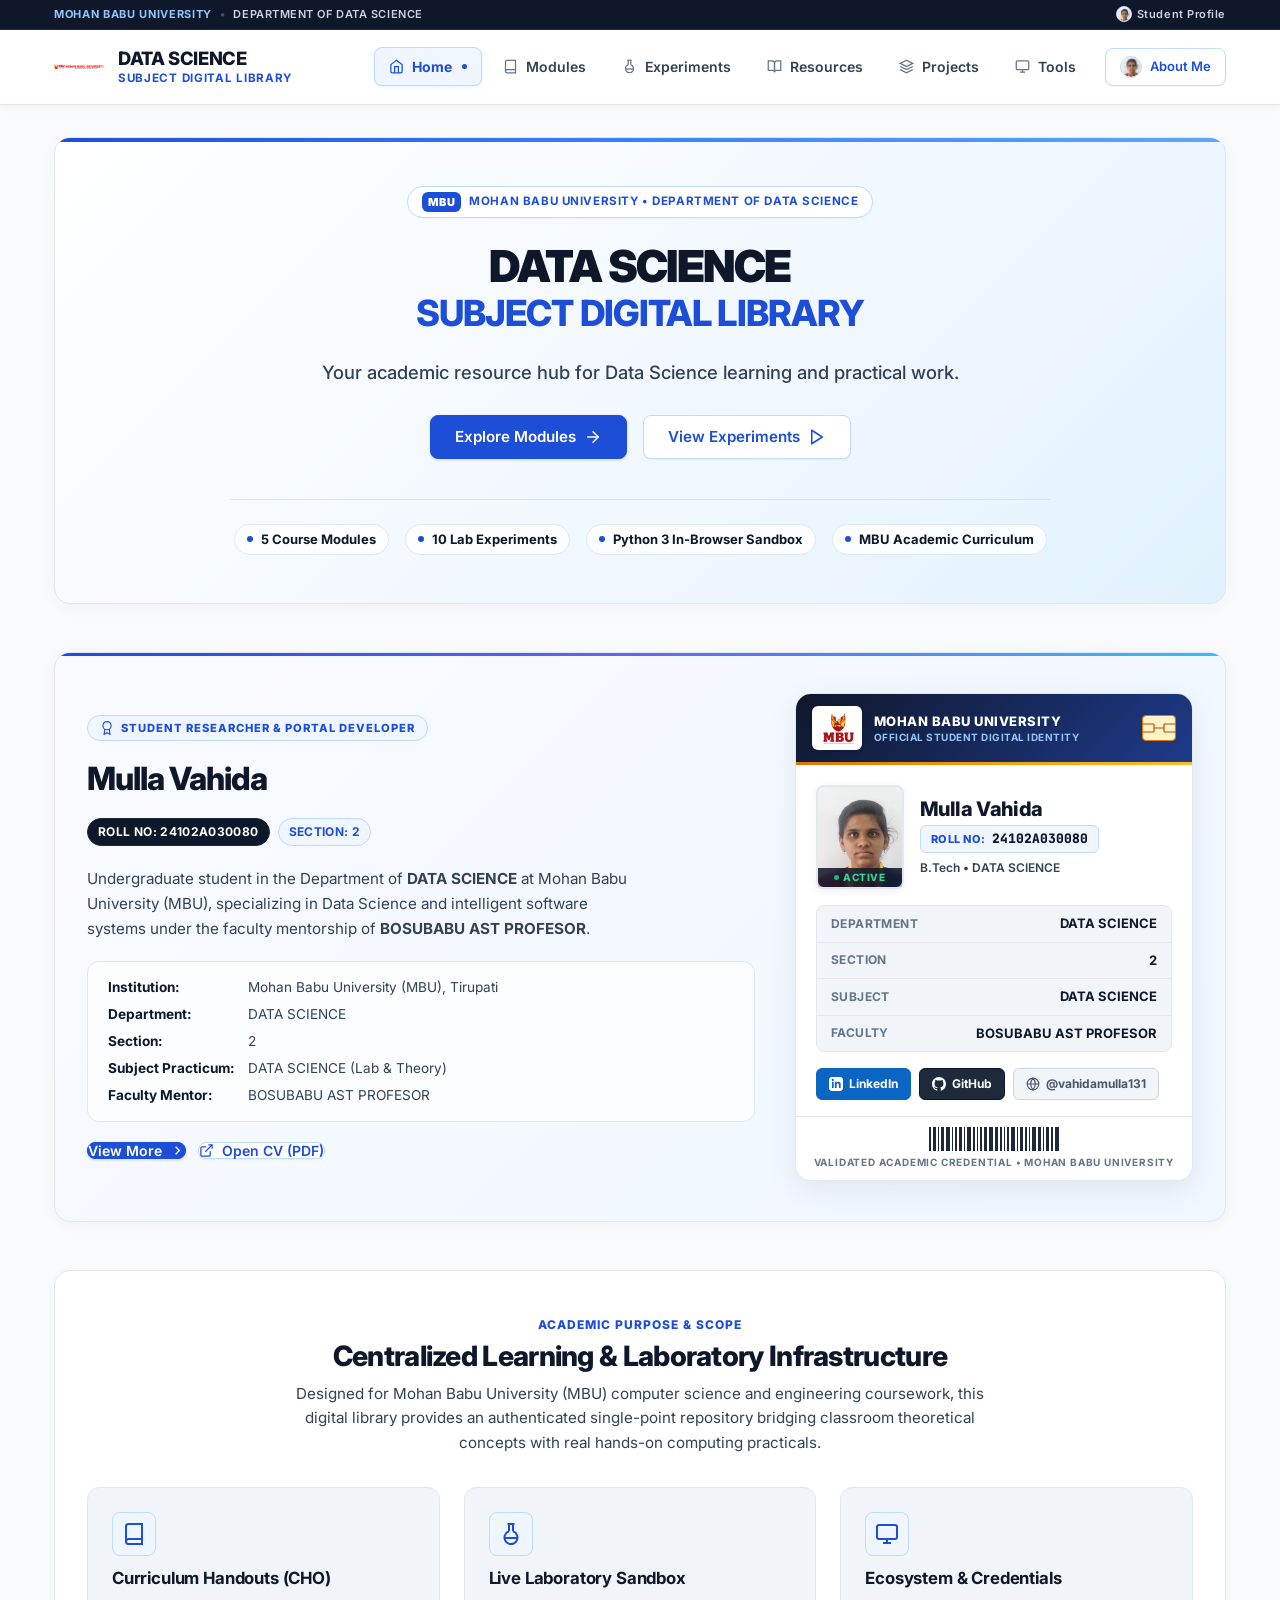
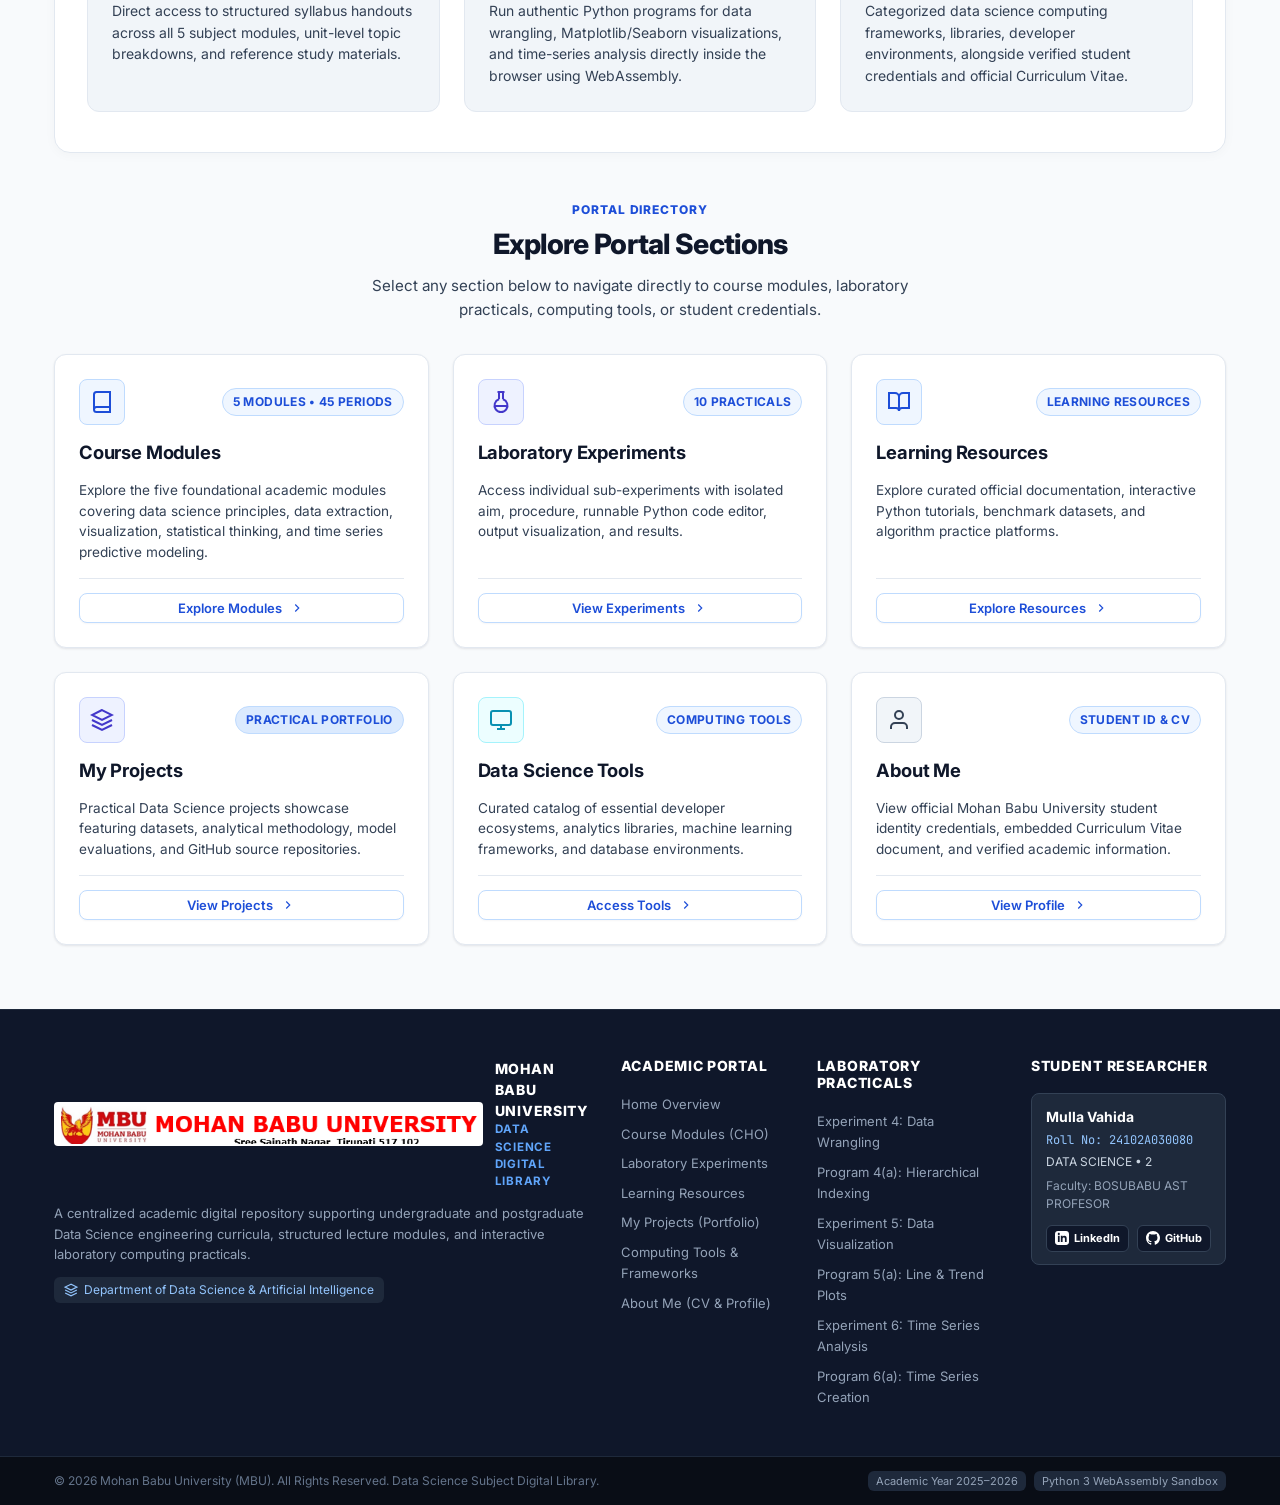
==== commit 0b911460: "Configure GitHub Pages deployment, SPA routing, and GitHub Actions workflow" ====
--- a/index.html
+++ b/index.html
@@ -1,7 +1,28 @@
 <!DOCTYPE html>
 <html lang="en">
 <head>
-  <base href="/">
+  <!-- Dynamic Base Tag: Supports both GitHub Pages (/Projrct-DS/) and Local Server (/) -->
+  <script>
+    (function() {
+      var isGhPages = window.location.hostname.indexOf('github.io') !== -1 || window.location.pathname.indexOf('/Projrct-DS') === 0;
+      var base = isGhPages ? '/Projrct-DS/' : '/';
+      document.write('<base href="' + base + '">');
+    })();
+  </script>
+
+  <!-- GitHub Pages SPA routing redirect receiver -->
+  <script>
+    (function(l) {
+      if (l.search[1] === '/' ) {
+        var decoded = l.search.slice(1).split('&').map(function(s) { 
+          return s.replace(/~and~/g, '&');
+        }).join('?');
+        window.history.replaceState(null, null,
+            l.pathname.slice(0, -1) + decoded + l.hash
+        );
+      }
+    }(window.location));
+  </script>
   <meta charset="UTF-8">
   <meta name="viewport" content="width=device-width, initial-scale=1.0">
   <meta name="description" content="Centralized academic digital library for the Data Science subject and laboratory at Mohan Babu University (MBU). Access course modules, lab experiments, practical procedures, and tools.">
--- a/css/components.css
+++ b/css/components.css
@@ -209,7 +209,55 @@
   margin-left: 8px;
   display: inline-flex;
   align-items: center;
-  gap: 6px;
+  gap: 8px;
+}
+
+/* Student Navigation Circular Avatar */
+.nav-avatar-wrapper {
+  position: relative;
+  display: inline-flex;
+  align-items: center;
+  justify-content: center;
+  width: 22px;
+  height: 22px;
+  border-radius: 50%;
+  overflow: hidden;
+  background-color: var(--color-brand-blue-light);
+  border: 1.5px solid var(--color-brand-blue-border);
+  flex-shrink: 0;
+  vertical-align: middle;
+}
+
+.nav-avatar-img {
+  width: 100%;
+  height: 100%;
+  object-fit: cover;
+  border-radius: 50%;
+  display: block;
+}
+
+.nav-avatar-fallback {
+  display: inline-flex;
+  align-items: center;
+  justify-content: center;
+  width: 100%;
+  height: 100%;
+  color: var(--color-brand-blue);
+}
+
+.avatar-hidden {
+  display: none !important;
+}
+
+.ribbon-avatar-wrap {
+  width: 16px;
+  height: 16px;
+  border-width: 1px;
+}
+
+.mobile-avatar-wrap {
+  width: 24px;
+  height: 24px;
 }
 
 /* Mobile Hamburger Menu */
@@ -409,6 +457,18 @@
   background-color: #fef3c7;
   color: #b45309;
   border: 1px solid #fde68a;
+}
+
+.badge-accent-blue {
+  background-color: #dbeafe;
+  color: #1d4ed8;
+  border: 1px solid #bfdbfe;
+}
+
+.badge-draft {
+  background-color: #f1f5f9;
+  color: #475569;
+  border: 1px solid #cbd5e1;
 }
 
 /* --------------------------------------------------------------------------
@@ -437,51 +497,95 @@
 .id-card-top-bar {
   background: linear-gradient(135deg, #0f172a 0%, #1e3a8a 100%);
   color: #ffffff;
-  padding: 14px 18px;
+  padding: 12px 16px;
   display: flex;
   align-items: center;
   justify-content: space-between;
+  gap: 12px;
+  box-sizing: border-box;
 }
 
 .id-univ-header-left {
   display: flex;
   align-items: center;
   gap: 12px;
+  min-width: 0;
+  flex: 1;
 }
 
 .id-card-mbu-crest {
-  height: 38px;
-  width: auto;
+  height: 44px;
+  width: 50px;
   object-fit: contain;
   background-color: #ffffff;
-  border-radius: 4px;
+  border-radius: 6px;
   padding: 2px 4px;
+  flex-shrink: 0;
+  box-shadow: 0 1px 3px rgba(0, 0, 0, 0.2);
+  border: 1px solid rgba(255, 255, 255, 0.25);
+  box-sizing: border-box;
 }
 
 .id-univ-info {
   display: flex;
   flex-direction: column;
+  justify-content: center;
+  min-width: 0;
+  gap: 2px;
 }
 
 .id-univ-title {
   font-size: 0.8125rem;
   font-weight: 800;
-  letter-spacing: 0.06em;
+  letter-spacing: 0.04em;
   color: #ffffff;
+  line-height: 1.25;
+  white-space: nowrap;
+}
+
+.id-card-subtitle {
+  font-size: 0.625rem;
+  font-weight: 700;
+  color: #93c5fd;
+  letter-spacing: 0.05em;
+  text-transform: uppercase;
   line-height: 1.2;
-}
-
-.id-card-subtitle {
-  font-size: 0.65rem;
-  font-weight: 700;
-  color: #93c5fd;
-  letter-spacing: 0.08em;
-  text-transform: uppercase;
+  white-space: nowrap;
 }
 
 .id-chip-emblem {
   display: flex;
   align-items: center;
+  flex-shrink: 0;
+}
+
+@media (max-width: 480px) {
+  .id-card-top-bar {
+    padding: 10px 12px;
+    gap: 8px;
+  }
+  .id-univ-header-left {
+    gap: 8px;
+  }
+  .id-card-mbu-crest {
+    height: 38px;
+    width: 44px;
+    padding: 2px 3px;
+  }
+  .id-univ-title {
+    font-size: 0.72rem;
+    letter-spacing: 0.02em;
+    white-space: normal;
+  }
+  .id-card-subtitle {
+    font-size: 0.54rem;
+    letter-spacing: 0.03em;
+    white-space: normal;
+  }
+  .id-chip-emblem svg {
+    width: 28px;
+    height: 22px;
+  }
 }
 
 .id-gold-divider {
--- a/css/pages.css
+++ b/css/pages.css
@@ -431,7 +431,7 @@
 
 .portal-nav-grid {
   display: grid;
-  grid-template-columns: repeat(4, 1fr);
+  grid-template-columns: repeat(3, 1fr);
   gap: var(--space-6);
 }
 
@@ -1572,3 +1572,924 @@
     padding-bottom: 4px;
   }
 }
+
+/* ==========================================================================
+   RESOURCES PAGE STYLES (/resources)
+   ========================================================================== */
+
+.resources-page-container {
+  display: flex;
+  flex-direction: column;
+  gap: var(--space-6);
+  padding-bottom: var(--space-12);
+}
+
+.academic-notice-banner {
+  display: flex;
+  align-items: flex-start;
+  gap: 16px;
+  background: linear-gradient(135deg, #f0f7ff 0%, #f8fafc 100%);
+  border: 1px solid var(--color-brand-blue-border);
+  border-left: 4px solid var(--color-brand-blue);
+  border-radius: var(--radius-md);
+  padding: 16px 20px;
+}
+
+.notice-icon {
+  color: var(--color-brand-blue);
+  flex-shrink: 0;
+  margin-top: 2px;
+}
+
+.notice-content {
+  flex: 1;
+}
+
+.notice-title {
+  font-size: 0.95rem;
+  font-weight: 700;
+  color: var(--color-primary);
+  margin-bottom: 4px;
+}
+
+.notice-desc {
+  font-size: 0.875rem;
+  color: var(--color-text-secondary);
+  line-height: 1.5;
+  margin: 0;
+}
+
+.notice-link {
+  color: var(--color-brand-blue);
+  font-weight: 600;
+  text-decoration: underline;
+  text-underline-offset: 3px;
+  transition: color var(--transition-fast);
+}
+
+.notice-link:hover {
+  color: #1e40af;
+}
+
+/* Search & Categories Bar */
+.resources-controls-card {
+  padding: 20px;
+  display: flex;
+  flex-direction: column;
+  gap: 16px;
+  border-radius: var(--radius-lg);
+}
+
+.resources-search-wrap {
+  display: flex;
+  align-items: center;
+  justify-content: space-between;
+  gap: 16px;
+  flex-wrap: wrap;
+}
+
+.search-input-box {
+  position: relative;
+  flex: 1;
+  min-width: 280px;
+}
+
+.search-icon {
+  position: absolute;
+  left: 14px;
+  top: 50%;
+  transform: translateY(-50%);
+  color: var(--color-text-muted);
+  pointer-events: none;
+}
+
+.search-input {
+  width: 100%;
+  padding: 10px 38px 10px 42px;
+  font-size: 0.925rem;
+  border: 1.5px solid var(--color-border-subtle);
+  border-radius: var(--radius-md);
+  background-color: var(--color-surface-subtle);
+  color: var(--color-text-main);
+  transition: all var(--transition-fast);
+}
+
+.search-input:focus {
+  outline: none;
+  border-color: var(--color-brand-blue);
+  background-color: #ffffff;
+  box-shadow: 0 0 0 3px rgba(37, 99, 235, 0.12);
+}
+
+.search-clear-btn {
+  position: absolute;
+  right: 12px;
+  top: 50%;
+  transform: translateY(-50%);
+  background: none;
+  border: none;
+  font-size: 1.25rem;
+  color: var(--color-text-muted);
+  cursor: pointer;
+  padding: 2px 6px;
+  line-height: 1;
+  border-radius: var(--radius-sm);
+}
+
+.search-clear-btn:hover {
+  color: var(--color-text-main);
+}
+
+.search-meta-count {
+  font-size: 0.85rem;
+  color: var(--color-text-muted);
+  white-space: nowrap;
+}
+
+.resources-categories-bar {
+  display: flex;
+  align-items: center;
+  gap: 8px;
+  flex-wrap: wrap;
+  border-top: 1px solid var(--color-border-subtle);
+  padding-top: 14px;
+}
+
+.resource-filter-pill {
+  display: inline-flex;
+  align-items: center;
+  gap: 6px;
+  padding: 6px 14px;
+  font-size: 0.825rem;
+  font-weight: 600;
+  color: var(--color-text-secondary);
+  background-color: var(--color-surface-subtle);
+  border: 1px solid var(--color-border-subtle);
+  border-radius: 9999px;
+  cursor: pointer;
+  transition: all var(--transition-fast);
+}
+
+.resource-filter-pill:hover {
+  background-color: var(--color-brand-blue-light);
+  border-color: var(--color-brand-blue-border);
+  color: var(--color-brand-blue);
+}
+
+.resource-filter-pill.active {
+  background-color: var(--color-brand-blue);
+  border-color: var(--color-brand-blue);
+  color: #ffffff;
+  box-shadow: 0 2px 6px rgba(37, 99, 235, 0.25);
+}
+
+.filter-count-badge {
+  font-size: 0.725rem;
+  padding: 1px 6px;
+  border-radius: 9999px;
+  background-color: rgba(0, 0, 0, 0.08);
+  font-weight: 700;
+}
+
+.resource-filter-pill.active .filter-count-badge {
+  background-color: rgba(255, 255, 255, 0.25);
+  color: #ffffff;
+}
+
+/* Resources Grid & Cards */
+.resources-grid {
+  display: grid;
+  grid-template-columns: repeat(auto-fill, minmax(350px, 1fr));
+  gap: var(--space-6);
+}
+
+.resource-card {
+  padding: 22px;
+  display: flex;
+  flex-direction: column;
+  justify-content: space-between;
+  border-radius: var(--radius-lg);
+  gap: 16px;
+  transition: transform var(--transition-fast), box-shadow var(--transition-fast), border-color var(--transition-fast);
+}
+
+.resource-card:hover {
+  transform: translateY(-3px);
+  box-shadow: 0 10px 24px rgba(15, 23, 42, 0.07);
+  border-color: var(--color-brand-blue-border);
+}
+
+.resource-card-header {
+  display: flex;
+  align-items: center;
+  justify-content: space-between;
+  gap: 8px;
+}
+
+.res-domain-pill {
+  display: inline-flex;
+  align-items: center;
+  gap: 5px;
+  font-size: 0.75rem;
+  color: var(--color-text-muted);
+  background-color: var(--color-surface-subtle);
+  border: 1px solid var(--color-border-subtle);
+  border-radius: var(--radius-sm);
+  padding: 2px 8px;
+  font-family: var(--font-mono, monospace);
+}
+
+.resource-card-body {
+  display: flex;
+  flex-direction: column;
+  gap: 10px;
+  flex: 1;
+}
+
+.resource-title-row {
+  display: flex;
+  flex-direction: column;
+  gap: 4px;
+}
+
+.resource-title {
+  font-size: 1.15rem;
+  font-weight: 700;
+  color: var(--color-primary);
+  margin: 0;
+  line-height: 1.35;
+}
+
+.resource-type-tag {
+  font-size: 0.75rem;
+  font-weight: 600;
+  color: var(--color-brand-blue);
+}
+
+.resource-desc {
+  font-size: 0.875rem;
+  color: var(--color-text-secondary);
+  line-height: 1.55;
+  margin: 0;
+}
+
+.resource-tags-row {
+  display: flex;
+  flex-wrap: wrap;
+  gap: 6px;
+  margin-top: auto;
+  padding-top: 6px;
+}
+
+.resource-tag-chip {
+  font-size: 0.725rem;
+  font-weight: 600;
+  color: var(--color-text-muted);
+  background-color: var(--color-surface-subtle);
+  border: 1px solid var(--color-border-subtle);
+  border-radius: var(--radius-sm);
+  padding: 2px 7px;
+}
+
+.resource-card-footer {
+  display: flex;
+  align-items: center;
+  justify-content: space-between;
+  gap: 12px;
+  border-top: 1px solid var(--color-border-subtle);
+  padding-top: 14px;
+  margin-top: 4px;
+}
+
+.resource-open-btn {
+  display: inline-flex;
+  align-items: center;
+  gap: 6px;
+}
+
+.resource-external-notice {
+  font-size: 0.75rem;
+  color: var(--color-text-muted);
+}
+
+.resources-empty-search {
+  text-align: center;
+  padding: 48px 24px;
+  display: flex;
+  flex-direction: column;
+  align-items: center;
+  gap: 14px;
+}
+
+.empty-icon-circle {
+  width: 56px;
+  height: 56px;
+  border-radius: 50%;
+  background-color: var(--color-brand-blue-light);
+  color: var(--color-brand-blue);
+  display: flex;
+  align-items: center;
+  justify-content: center;
+}
+
+/* ==========================================================================
+   PROJECTS PAGE STYLES (/projects)
+   ========================================================================== */
+
+.projects-page-container {
+  display: flex;
+  flex-direction: column;
+  gap: var(--space-6);
+  padding-bottom: var(--space-12);
+}
+
+.projects-header-row {
+  display: flex;
+  align-items: flex-end;
+  justify-content: space-between;
+  flex-wrap: wrap;
+  gap: 16px;
+}
+
+.storage-advisory-callout {
+  display: flex;
+  align-items: flex-start;
+  gap: 12px;
+  background-color: #f8fafc;
+  border: 1px solid var(--color-border-subtle);
+  border-radius: var(--radius-md);
+  padding: 12px 16px;
+  font-size: 0.825rem;
+  color: var(--color-text-secondary);
+}
+
+.advisory-icon {
+  color: var(--color-brand-blue);
+  flex-shrink: 0;
+  margin-top: 1px;
+}
+
+/* Coming Soon Empty State Card */
+.projects-coming-soon-card {
+  padding: 48px 32px;
+  text-align: center;
+  display: flex;
+  flex-direction: column;
+  align-items: center;
+  gap: 24px;
+  border-radius: var(--radius-xl);
+  background: linear-gradient(180deg, #ffffff 0%, #f8fafc 100%);
+  border: 1.5px dashed var(--color-border-medium);
+  box-shadow: 0 4px 20px rgba(15, 23, 42, 0.04);
+}
+
+.coming-soon-badge-row {
+  display: flex;
+  align-items: center;
+  gap: 12px;
+}
+
+.coming-soon-status-badge {
+  display: inline-flex;
+  align-items: center;
+  gap: 6px;
+  font-size: 0.75rem;
+  letter-spacing: 0.05em;
+  padding: 4px 10px;
+}
+
+.status-pulse-dot {
+  width: 7px;
+  height: 7px;
+  background-color: #2563eb;
+  border-radius: 50%;
+  display: inline-block;
+  box-shadow: 0 0 0 rgba(37, 99, 235, 0.4);
+  animation: pulse-dot 2s infinite;
+}
+
+@keyframes pulse-dot {
+  0% {
+    box-shadow: 0 0 0 0 rgba(37, 99, 235, 0.6);
+  }
+  70% {
+    box-shadow: 0 0 0 8px rgba(37, 99, 235, 0);
+  }
+  100% {
+    box-shadow: 0 0 0 0 rgba(37, 99, 235, 0);
+  }
+}
+
+.coming-soon-visual-wrapper {
+  margin: 8px 0;
+}
+
+.coming-soon-illustration {
+  max-width: 100%;
+  height: auto;
+}
+
+.coming-soon-content {
+  max-width: 680px;
+  display: flex;
+  flex-direction: column;
+  align-items: center;
+  gap: 14px;
+}
+
+.coming-soon-heading {
+  font-size: 1.5rem;
+  font-weight: 800;
+  color: var(--color-primary);
+  margin: 0;
+}
+
+.coming-soon-message {
+  font-size: 1rem;
+  line-height: 1.65;
+  color: var(--color-text-secondary);
+  font-style: italic;
+  margin: 0;
+  padding: 0 16px;
+}
+
+.coming-soon-cta-group {
+  margin-top: 12px;
+}
+
+/* Projects Active Grid */
+.projects-meta-bar {
+  display: flex;
+  align-items: center;
+  justify-content: space-between;
+  padding: 0 4px;
+}
+
+.projects-count-indicator {
+  font-size: 0.9rem;
+  color: var(--color-text-secondary);
+}
+
+.projects-cards-grid {
+  display: grid;
+  grid-template-columns: repeat(auto-fill, minmax(360px, 1fr));
+  gap: var(--space-6);
+}
+
+.project-item-card {
+  display: flex;
+  flex-direction: column;
+  justify-content: space-between;
+  border-radius: var(--radius-lg);
+  overflow: hidden;
+  transition: transform var(--transition-fast), box-shadow var(--transition-fast), border-color var(--transition-fast);
+}
+
+.project-item-card:hover {
+  transform: translateY(-3px);
+  box-shadow: 0 12px 28px rgba(15, 23, 42, 0.08);
+  border-color: var(--color-brand-blue-border);
+}
+
+.project-card-draft {
+  border-style: dashed;
+  background-color: #fafbfd;
+}
+
+.project-card-cover {
+  width: 100%;
+  height: 160px;
+  overflow: hidden;
+  background-color: var(--color-surface-subtle);
+  border-bottom: 1px solid var(--color-border-subtle);
+}
+
+.project-cover-img {
+  width: 100%;
+  height: 100%;
+  object-fit: cover;
+}
+
+.project-card-header-accent {
+  height: 72px;
+  background: linear-gradient(135deg, #1e3a8a 0%, #2563eb 100%);
+  display: flex;
+  align-items: center;
+  padding: 0 20px;
+}
+
+.project-accent-icon {
+  width: 40px;
+  height: 40px;
+  border-radius: var(--radius-md);
+  background-color: rgba(255, 255, 255, 0.15);
+  backdrop-filter: blur(4px);
+  color: #ffffff;
+  display: flex;
+  align-items: center;
+  justify-content: center;
+}
+
+.project-card-body {
+  padding: 20px;
+  display: flex;
+  flex-direction: column;
+  gap: 12px;
+  flex: 1;
+}
+
+.project-card-status-row {
+  display: flex;
+  align-items: center;
+  justify-content: space-between;
+}
+
+.project-card-title {
+  font-size: 1.2rem;
+  font-weight: 700;
+  color: var(--color-primary);
+  margin: 0;
+  line-height: 1.35;
+}
+
+.project-card-desc {
+  font-size: 0.875rem;
+  color: var(--color-text-secondary);
+  line-height: 1.55;
+  margin: 0;
+}
+
+.project-tech-tags {
+  display: flex;
+  flex-wrap: wrap;
+  gap: 6px;
+  margin-top: auto;
+  padding-top: 6px;
+}
+
+.tech-tag-chip {
+  font-size: 0.725rem;
+  font-weight: 600;
+  color: var(--color-brand-blue);
+  background-color: var(--color-brand-blue-light);
+  border: 1px solid var(--color-brand-blue-border);
+  border-radius: var(--radius-sm);
+  padding: 2px 8px;
+}
+
+.project-card-footer {
+  padding: 14px 20px;
+  background-color: var(--color-surface-subtle);
+  border-top: 1px solid var(--color-border-subtle);
+  display: flex;
+  align-items: center;
+  justify-content: space-between;
+  gap: 12px;
+}
+
+.project-external-links {
+  display: flex;
+  align-items: center;
+  gap: 8px;
+  flex-wrap: wrap;
+}
+
+.project-link-btn {
+  display: inline-flex;
+  align-items: center;
+  gap: 5px;
+  padding: 4px 10px;
+}
+
+.btn-project-detail {
+  display: inline-flex;
+  align-items: center;
+  gap: 4px;
+  padding: 4px 10px;
+}
+
+.project-manage-actions {
+  display: flex;
+  align-items: center;
+  gap: 4px;
+}
+
+.btn-icon-subtle {
+  background: none;
+  border: 1px solid transparent;
+  border-radius: var(--radius-sm);
+  padding: 6px;
+  color: var(--color-text-muted);
+  cursor: pointer;
+  display: inline-flex;
+  align-items: center;
+  justify-content: center;
+  transition: all var(--transition-fast);
+}
+
+.btn-icon-subtle:hover {
+  background-color: #ffffff;
+  border-color: var(--color-border-subtle);
+  color: var(--color-primary);
+}
+
+.btn-icon-subtle.text-danger:hover {
+  background-color: #fee2e2;
+  border-color: #fca5a5;
+  color: #dc2626;
+}
+
+.btn-icon-subtle svg,
+.btn-project-detail svg,
+.project-link-btn svg {
+  pointer-events: none;
+}
+
+/* ==========================================================================
+   PROJECT MODAL & FORM STYLES
+   ========================================================================== */
+
+.project-modal-overlay {
+  position: fixed;
+  inset: 0;
+  background-color: rgba(15, 23, 42, 0.65);
+  backdrop-filter: blur(4px);
+  z-index: 1000;
+  display: flex;
+  align-items: center;
+  justify-content: center;
+  padding: var(--space-4);
+  overflow-y: auto;
+}
+
+.project-modal-dialog {
+  background-color: #ffffff;
+  border-radius: var(--radius-xl);
+  box-shadow: 0 20px 40px rgba(15, 23, 42, 0.2);
+  width: 100%;
+  max-width: 760px;
+  max-height: 90vh;
+  display: flex;
+  flex-direction: column;
+  overflow: hidden;
+  animation: modal-slide-in 0.2s cubic-bezier(0.16, 1, 0.3, 1);
+}
+
+.project-detail-dialog {
+  max-width: 720px;
+}
+
+@keyframes modal-slide-in {
+  from {
+    opacity: 0;
+    transform: translateY(12px) scale(0.98);
+  }
+  to {
+    opacity: 1;
+    transform: translateY(0) scale(1);
+  }
+}
+
+.modal-dialog-header {
+  padding: 20px 24px;
+  border-bottom: 1px solid var(--color-border-subtle);
+  display: flex;
+  align-items: center;
+  justify-content: space-between;
+  background-color: var(--color-surface-subtle);
+}
+
+.modal-dialog-title-block {
+  display: flex;
+  flex-direction: column;
+  gap: 4px;
+}
+
+.modal-dialog-title {
+  font-size: 1.25rem;
+  font-weight: 800;
+  color: var(--color-primary);
+  margin: 0;
+}
+
+.modal-dialog-close-btn {
+  background: none;
+  border: none;
+  font-size: 1.5rem;
+  color: var(--color-text-muted);
+  cursor: pointer;
+  padding: 4px 8px;
+  line-height: 1;
+  border-radius: var(--radius-sm);
+  transition: color var(--transition-fast);
+}
+
+.modal-dialog-close-btn:hover {
+  color: var(--color-primary);
+}
+
+.project-form-body {
+  padding: 24px;
+  overflow-y: auto;
+  display: flex;
+  flex-direction: column;
+  gap: 20px;
+}
+
+.form-grid-2col {
+  display: grid;
+  grid-template-columns: repeat(2, 1fr);
+  gap: 16px;
+}
+
+.form-col-full {
+  grid-column: 1 / -1;
+}
+
+.form-group {
+  display: flex;
+  flex-direction: column;
+  gap: 6px;
+}
+
+.form-label {
+  font-size: 0.825rem;
+  font-weight: 700;
+  color: var(--color-text-main);
+  display: flex;
+  align-items: center;
+  gap: 4px;
+}
+
+.form-required {
+  color: #dc2626;
+}
+
+.form-input {
+  width: 100%;
+  padding: 8px 12px;
+  font-size: 0.9rem;
+  border: 1.5px solid var(--color-border-subtle);
+  border-radius: var(--radius-md);
+  background-color: #ffffff;
+  color: var(--color-text-main);
+  transition: all var(--transition-fast);
+}
+
+.form-input:focus {
+  outline: none;
+  border-color: var(--color-brand-blue);
+  box-shadow: 0 0 0 3px rgba(37, 99, 235, 0.12);
+}
+
+.form-input.input-invalid {
+  border-color: #dc2626;
+  background-color: #fef2f2;
+}
+
+.form-textarea {
+  resize: vertical;
+  min-height: 60px;
+  font-family: inherit;
+  line-height: 1.5;
+}
+
+.form-select {
+  cursor: pointer;
+}
+
+.form-error-msg {
+  font-size: 0.75rem;
+  color: #dc2626;
+  min-height: 16px;
+}
+
+.image-upload-flex {
+  display: flex;
+  gap: 10px;
+  align-items: center;
+}
+
+.file-picker-label {
+  cursor: pointer;
+  white-space: nowrap;
+}
+
+.image-preview-slot {
+  position: relative;
+  width: 120px;
+  height: 80px;
+  border-radius: var(--radius-md);
+  overflow: hidden;
+  border: 1px solid var(--color-border-subtle);
+  margin-top: 8px;
+}
+
+.preview-thumbnail {
+  width: 100%;
+  height: 100%;
+  object-fit: cover;
+}
+
+.btn-remove-img {
+  position: absolute;
+  top: 4px;
+  right: 4px;
+  background-color: rgba(15, 23, 42, 0.8);
+  color: #ffffff;
+  border: none;
+  border-radius: 50%;
+  width: 20px;
+  height: 20px;
+  font-size: 14px;
+  cursor: pointer;
+  display: flex;
+  align-items: center;
+  justify-content: center;
+  line-height: 1;
+}
+
+.modal-dialog-footer {
+  padding: 16px 24px;
+  border-top: 1px solid var(--color-border-subtle);
+  background-color: var(--color-surface-subtle);
+  display: flex;
+  align-items: center;
+  justify-content: space-between;
+  gap: 12px;
+}
+
+.modal-save-group {
+  display: flex;
+  align-items: center;
+  gap: 10px;
+}
+
+/* Detail Inspection Modal */
+.project-detail-body {
+  padding: 24px;
+  overflow-y: auto;
+  display: flex;
+  flex-direction: column;
+  gap: 20px;
+}
+
+.detail-cover-wrapper {
+  width: 100%;
+  max-height: 240px;
+  border-radius: var(--radius-md);
+  overflow: hidden;
+  border: 1px solid var(--color-border-subtle);
+}
+
+.detail-cover-img {
+  width: 100%;
+  height: 100%;
+  object-fit: cover;
+}
+
+.detail-section {
+  display: flex;
+  flex-direction: column;
+  gap: 6px;
+}
+
+.detail-section-title {
+  font-size: 0.85rem;
+  font-weight: 700;
+  text-transform: uppercase;
+  letter-spacing: 0.05em;
+  color: var(--color-brand-blue);
+  margin: 0;
+}
+
+.detail-text {
+  font-size: 0.925rem;
+  line-height: 1.6;
+  color: var(--color-text-secondary);
+  margin: 0;
+  white-space: pre-line;
+}
+
+.detail-links-section {
+  border-top: 1px solid var(--color-border-subtle);
+  padding-top: 16px;
+}
+
+.detail-links-row {
+  display: flex;
+  gap: 10px;
+  flex-wrap: wrap;
+  margin-top: 4px;
+}
+
+@media (max-width: 768px) {
+  .form-grid-2col {
+    grid-template-columns: 1fr;
+  }
+  .resources-grid,
+  .projects-cards-grid {
+    grid-template-columns: 1fr;
+  }
+}
+
